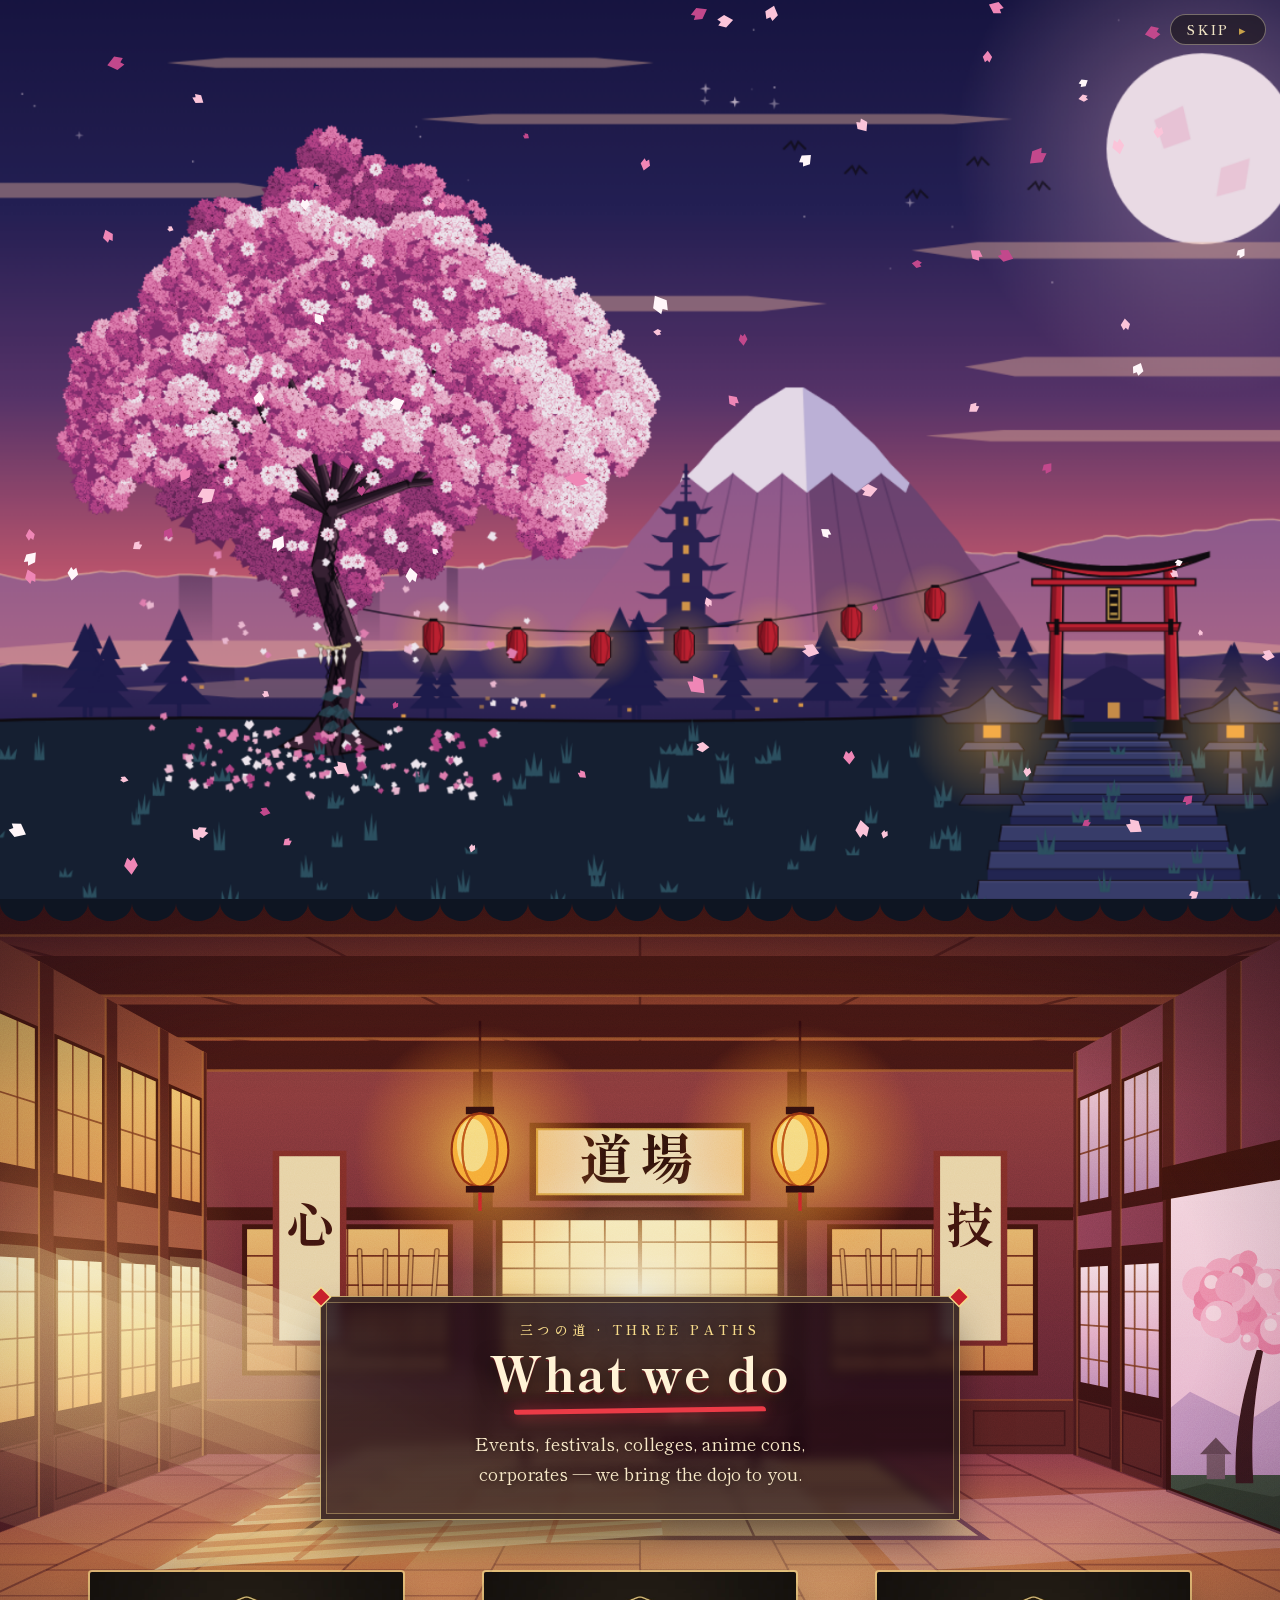
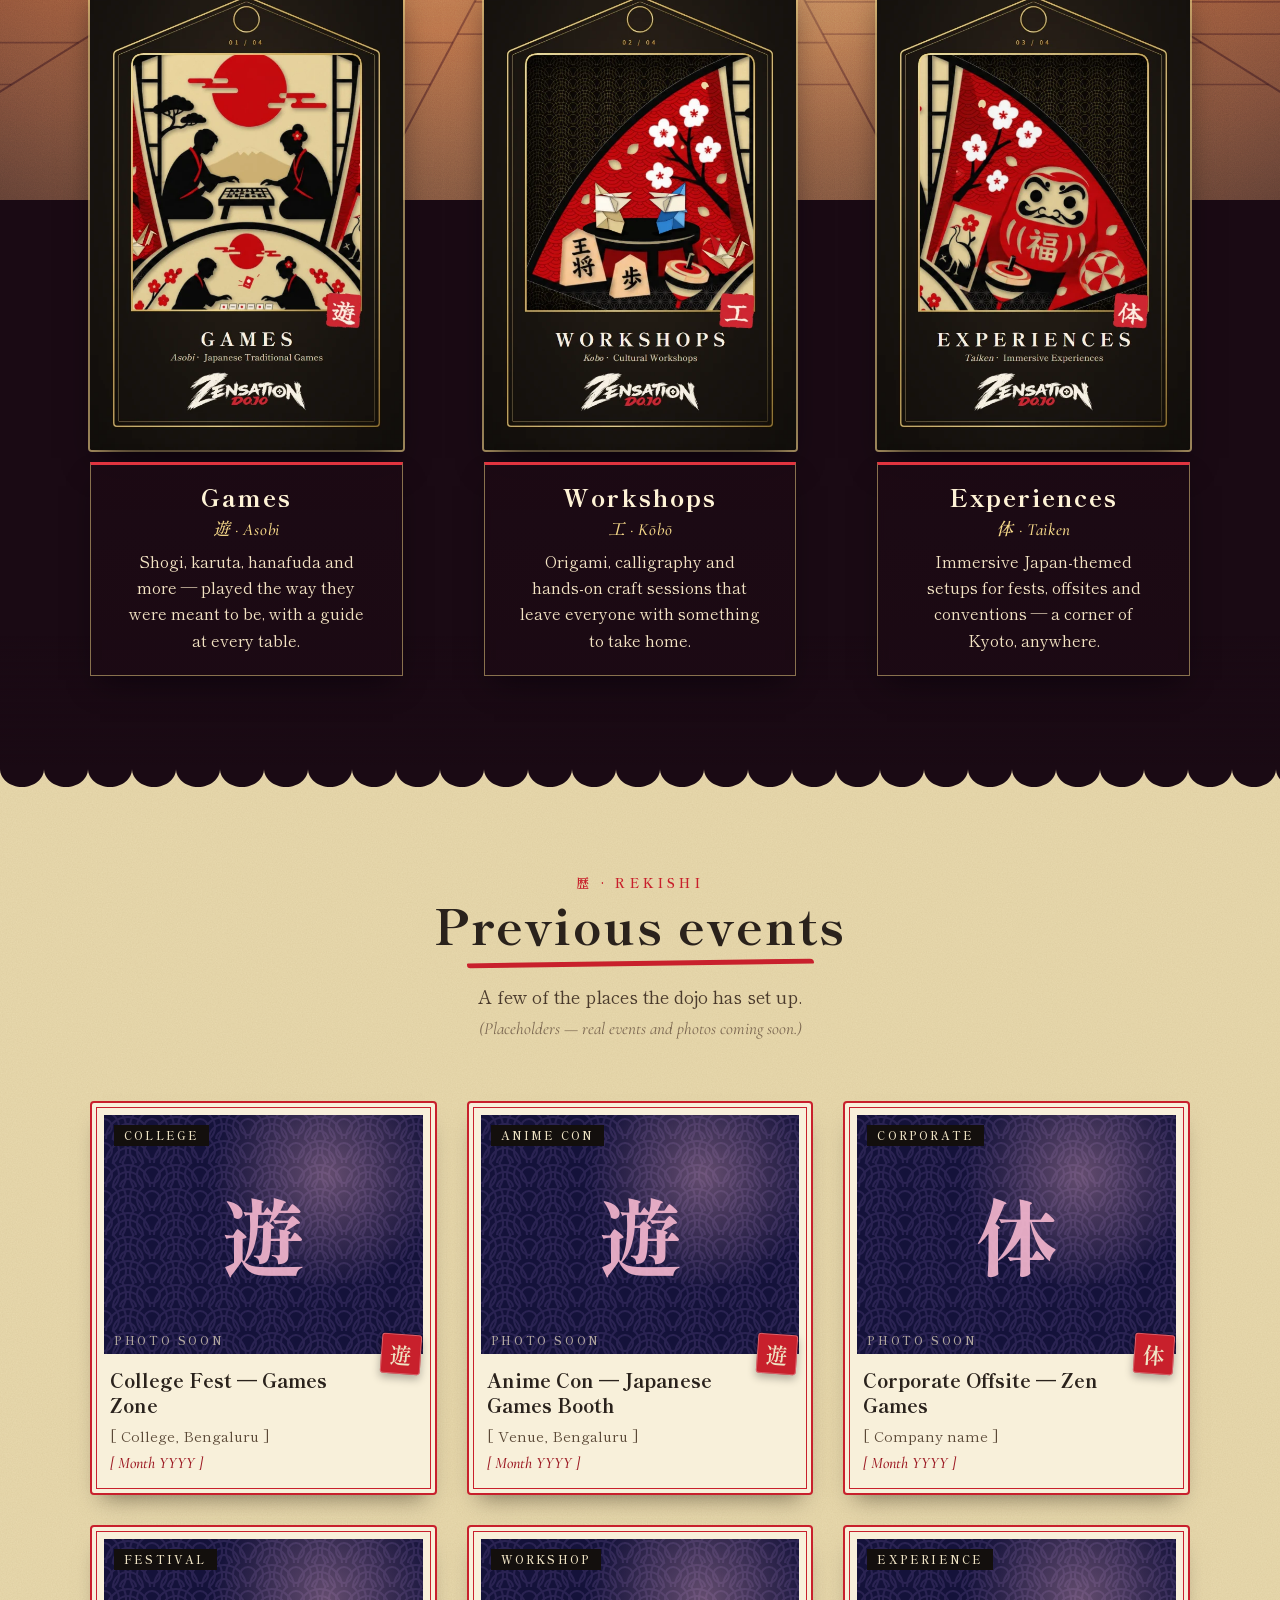
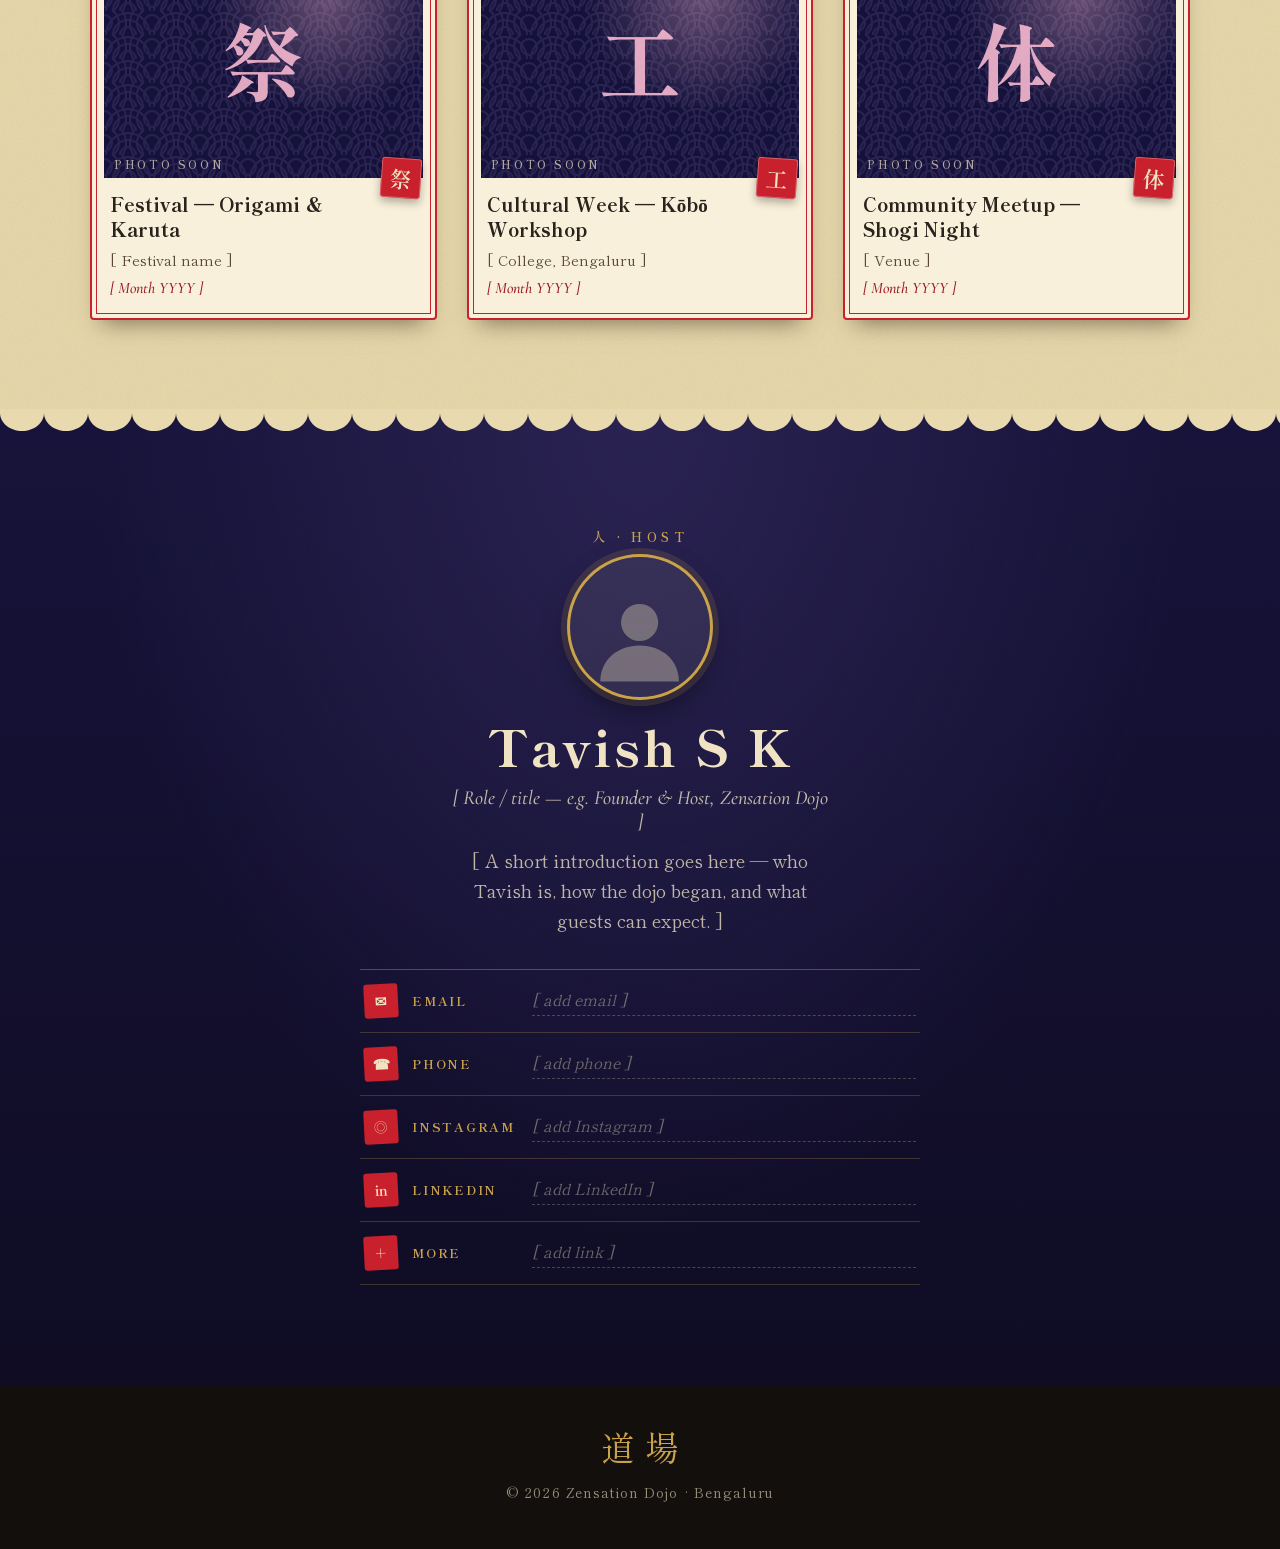
==== website/index.html @ aba57d7e "first commit" ====
<!doctype html>
<html lang="en">
<head>
<meta charset="utf-8">
<meta name="viewport" content="width=device-width,initial-scale=1,viewport-fit=cover">
<title>Zensation Dojo — Where every game reveals a piece of Japan</title>
<meta name="description" content="Zensation Dojo brings traditional Japanese games, workshops and immersive experiences to colleges, festivals, anime cons and corporates in Bengaluru.">
<meta name="theme-color" content="#14123a">
<link rel="preconnect" href="https://fonts.googleapis.com">
<link rel="preconnect" href="https://fonts.gstatic.com" crossorigin>
<link href="https://fonts.googleapis.com/css2?family=Cormorant+Garamond:ital,wght@0,500;0,700;1,500&family=Shippori+Mincho:wght@400;600;800&display=swap" rel="stylesheet">
<link rel="stylesheet" href="css/style.css">
<noscript><style>.reveal{opacity:1!important;transform:none!important}.skip{display:none!important}body.intro-on{overflow:auto}.scroll,.hero__content,.hero__scrim,.hero__down{opacity:1!important;pointer-events:auto!important;transform:none!important}.stage-loading{display:none}</style></noscript>
</head>
<body class="intro-on">

<button id="skip" class="skip" type="button" aria-label="Skip intro">Skip <b>▸</b></button>

<!-- ═════════ SCROLL MENU ═════════ -->
<nav class="scroll" id="scroll" aria-label="Main menu">
  <span class="roller roller--top" aria-hidden="true"></span>
  <div class="sheet">
    <button class="scroll__toggle" id="scrollToggle" type="button" aria-expanded="false" aria-controls="scrollList">
      <span class="scroll__label">MENU</span><span class="scroll__jp" aria-hidden="true">目次</span>
    </button>
    <div class="scroll__list" id="scrollList">
      <div class="scroll__clip">
        <ul>
          <li><a href="#home"><i>家</i><span>Home<em>Ie</em></span></a></li>
          <li><a href="#games"><i>遊</i><span>Games<em>Asobi</em></span></a></li>
          <li><a href="#workshops"><i>工</i><span>Workshops<em>Kōbō</em></span></a></li>
          <li><a href="#experiences"><i>体</i><span>Experiences<em>Taiken</em></span></a></li>
          <li class="is-key"><a href="#events"><i>歴</i><span>Previous Events<em>Rekishi</em></span></a></li>
        </ul>
        <div class="scroll__foot">
          <span class="orn" aria-hidden="true">✿</span>
          <a class="scroll__contact" href="#profile" aria-label="Contact — Tavish S K" title="Contact">
            <svg viewBox="0 0 24 24" width="26" height="26" aria-hidden="true"><circle cx="12" cy="8" r="4" fill="currentColor"/><path d="M4 21c0-4.2 3.6-7 8-7s8 2.8 8 7z" fill="currentColor"/></svg>
          </a>
          <span class="hanko-mini" aria-hidden="true">道場</span>
        </div>
      </div>
    </div>
  </div>
  <span class="roller roller--bottom" aria-hidden="true"></span>
  <span class="tassel" aria-hidden="true"><i class="cord"></i><i class="bead"></i><i class="fringe"></i></span>
</nav>

<main>

<!-- ═════════ HOME: the film's final scene stays as the backdrop ═════════ -->
<section class="hero" id="home">
  <div class="hero__stage" id="stage" aria-hidden="true"><div class="stage-loading"><span>道場</span></div></div>
  <h1 class="sr-only">Zensation Dojo 道場 — where every game reveals a piece of Japan</h1>
  <div class="hero__scrim" aria-hidden="true"></div>
  <div class="hero__content">
    <p class="hero__tag">Where every game reveals a piece of&nbsp;Japan.</p>
    <div class="hero__cta">
      <a class="btn btn--red" id="bookBtn" href="https://wa.me/919880092314?text=Hi%20Zensation%20Dojo%2C%20I%27d%20like%20to%20book%20an%20event." target="_blank" rel="noopener">Book Us <span aria-hidden="true">予約</span></a>
      <a class="btn btn--ghost" href="#events">Previous Events</a>
    </div>
  </div>
  <a class="hero__down" href="#games" aria-label="Scroll down"><span></span></a>
</section>

<!-- ═════════ WHAT WE DO ═════════ -->
<section class="paper dojo" id="what">
  <!-- the dojo interior: a locked camera frame that stays put while the cards scroll over it -->
  <div class="dojo__stage" aria-hidden="true">
    <div class="dojo__cam">
      <div class="dojo__world" id="dojoWorld"></div>
      <div class="dojo__bloom"></div>
      <div class="dojo__grade"></div>
      <div class="dojo__scrim"></div>
      <div class="dojo__vig"></div>
      <div class="dojo__grain"></div>
    </div>
  </div>
  <header class="sec-head">
    <p class="kicker">三つの道 · Three paths</p>
    <h2>What we do</h2>
    <p class="lede">Events, festivals, colleges, anime cons, corporates — we bring the dojo to you.</p>
  </header>
  <div class="cards">
    <article class="card reveal" id="games">
      <img src="assets/card-01-games.webp" alt="Games — Asobi, Japanese traditional games" width="600" height="918" loading="lazy">
      <div class="card__body">
        <h3>Games <small>遊 · Asobi</small></h3>
        <p>Shogi, karuta, hanafuda and more — played the way they were meant to be, with a guide at every table.</p>
      </div>
    </article>
    <article class="card reveal" id="workshops">
      <img src="assets/card-02-workshops.webp" alt="Workshops — Kōbō, cultural workshops" width="600" height="918" loading="lazy">
      <div class="card__body">
        <h3>Workshops <small>工 · Kōbō</small></h3>
        <p>Origami, calligraphy and hands-on craft sessions that leave everyone with something to take home.</p>
      </div>
    </article>
    <article class="card reveal" id="experiences">
      <img src="assets/card-03-experiences.webp" alt="Experiences — Taiken, immersive experiences" width="600" height="918" loading="lazy">
      <div class="card__body">
        <h3>Experiences <small>体 · Taiken</small></h3>
        <p>Immersive Japan-themed setups for fests, offsites and conventions — a corner of Kyoto, anywhere.</p>
      </div>
    </article>
  </div>
</section>

<!-- ═════════ PREVIOUS EVENTS ═════════ -->
<section class="paper paper--deep" id="events">
  <header class="sec-head">
    <p class="kicker">歴 · Rekishi</p>
    <h2>Previous events</h2>
    <p class="lede">A few of the places the dojo has set up. <em>(Placeholders — real events and photos coming soon.)</em></p>
  </header>
  <div class="events" id="eventList"></div>
</section>

<!-- ═════════ PROFILE / CONTACT ═════════ -->
<section class="profile" id="profile">
  <div class="profile__inner reveal">
    <p class="kicker kicker--light">人 · Host</p>
    <div class="avatar" aria-label="Profile photo placeholder">
      <svg viewBox="0 0 100 100" aria-hidden="true"><circle cx="50" cy="38" r="17" fill="currentColor"/><path d="M14 92c0-20 16-33 36-33s36 13 36 33z" fill="currentColor"/></svg>
    </div>
    <h2>Tavish S K</h2>
    <p class="role">[ Role / title — e.g. Founder &amp; Host, Zensation Dojo ]</p>
    <p class="bio">[ A short introduction goes here — who Tavish is, how the dojo began, and what guests can expect. ]</p>
    <ul class="links">
      <li><span class="ico">✉</span><b>Email</b><span class="val is-empty">[ add email ]</span></li>
      <li><span class="ico">☎</span><b>Phone</b><span class="val is-empty">[ add phone ]</span></li>
      <li><span class="ico">◎</span><b>Instagram</b><span class="val is-empty">[ add Instagram ]</span></li>
      <li><span class="ico">in</span><b>LinkedIn</b><span class="val is-empty">[ add LinkedIn ]</span></li>
      <li><span class="ico">＋</span><b>More</b><span class="val is-empty">[ add link ]</span></li>
    </ul>
  </div>
</section>

</main>

<footer class="foot">
  <div class="foot__mark">道場</div>
  <p>© <span id="yr">2026</span> Zensation Dojo · Bengaluru</p>
</footer>

<script src="vendor/gsap.min.js"></script>
<script src="js/intro.js"></script>
<script src="data/events.js"></script>
<script src="js/site.js"></script>
<script src="js/dojo.js"></script>
</body>
</html>
---- website/css/style.css ----
/* ZENSATION DOJO — vintage Japanese: washi paper, sumi ink, vermilion, gold */
:root{
  --ink:#130f0d; --sumi:#2a221c; --night:#14123a; --hero-end:#17133a;
  --washi:#f1e6c8; --washi-2:#e8d9ae; --washi-3:#f8f0da;
  --red:#c8202c; --red-deep:#9c1822; --gold:#c9a24a; --cream:#efe3c4; --pink:#f6b8cf;
  --serif:'Shippori Mincho','Yu Mincho','Hiragino Mincho ProN','Noto Serif JP',serif;
  --italic:'Cormorant Garamond','Shippori Mincho',Georgia,serif;
  --seal-shadow:0 0 0 2px rgba(201,162,74,.9),0 6px 14px rgba(0,0,0,.35);
}
*{box-sizing:border-box}
html{scroll-behavior:smooth;-webkit-text-size-adjust:100%}
body{margin:0;background:var(--ink);color:var(--sumi);font-family:var(--serif);font-size:17px;line-height:1.65;overflow-x:hidden}
body.intro-on{overflow:hidden}
img{max-width:100%;display:block}
a{color:inherit}
:focus-visible{outline:2px solid var(--gold);outline-offset:3px}
h1,h2,h3{margin:0;font-weight:800;line-height:1.15}

/* ───────── intro film (lives inside the hero and stays as its backdrop) ───────── */
.sr-only{position:absolute;width:1px;height:1px;margin:-1px;padding:0;overflow:hidden;clip:rect(0 0 0 0);white-space:nowrap;border:0}
.stage-loading{position:absolute;inset:0;z-index:30;display:grid;place-items:center;background:var(--ink);color:var(--cream);font-size:44px;letter-spacing:.3em;animation:pulse 1.4s ease-in-out infinite}
.stage-loading span{writing-mode:vertical-rl;text-orientation:upright;padding-left:.3em}
@keyframes pulse{50%{opacity:.45}}
.skip{display:none;position:fixed;z-index:100;right:14px;top:calc(14px + env(safe-area-inset-top));background:rgba(19,15,13,.55);color:var(--cream);border:1px solid rgba(239,227,196,.4);border-radius:999px;padding:8px 16px;font:600 13px/1 var(--serif);letter-spacing:.2em;text-transform:uppercase;cursor:pointer;backdrop-filter:blur(4px)}
.skip b{font-weight:400;margin-left:4px;color:var(--gold)}
.skip:hover{background:rgba(200,32,44,.75)}
body.intro-on .skip{display:block}

/* ───────── SCROLL MENU (hanging scroll, unrolls on tap) ───────── */
.scroll{position:fixed;z-index:70;left:12px;top:calc(12px + env(safe-area-inset-top));width:164px;transition:width .65s cubic-bezier(.22,.8,.2,1),opacity .6s ease;filter:drop-shadow(0 10px 16px rgba(0,0,0,.5))}
.scroll.open{width:min(88vw,312px)}
body.intro-on .scroll{opacity:0;pointer-events:none}
/* rollers: lacquered wood with grain, gold end caps */
.roller{display:block;position:relative;height:20px;border-radius:10px;z-index:2;
  background:
    linear-gradient(180deg,rgba(255,226,170,.55) 0,rgba(255,226,170,0) 28%,rgba(0,0,0,0) 56%,rgba(0,0,0,.5) 100%),
    repeating-linear-gradient(90deg,rgba(0,0,0,0) 0 7px,rgba(0,0,0,.16) 7px 8px,rgba(255,220,160,.07) 8px 14px,rgba(0,0,0,.1) 14px 15px),
    linear-gradient(180deg,#8d5f35,#4a2c16 55%,#2b190d);
  box-shadow:inset 0 1px 0 rgba(255,225,170,.4),0 2px 0 rgba(0,0,0,.35)}
.roller::before,.roller::after{content:'';position:absolute;top:-4px;width:14px;height:28px;border-radius:6px;
  background:radial-gradient(circle,#3b2a0c 0 1.8px,transparent 2.4px) 50% 50%/100% 100% no-repeat,linear-gradient(90deg,#7a5a1c,#f4d77f 38%,#a27d28 68%,#6b4c14);
  box-shadow:inset 0 0 0 1.5px rgba(70,45,10,.55),0 2px 3px rgba(0,0,0,.5)}
.roller::before{left:-6px}.roller::after{right:-6px}
.roller--top{margin-bottom:-6px}.roller--bottom{margin-top:-6px}
/* parchment: fibres, grain, foxing, darkened edges, double ink frame with red corner studs */
.sheet{position:relative;margin:0 8px;z-index:1;
  background:
    radial-gradient(circle at 17% 24%,rgba(150,90,30,.17) 0 8px,transparent 10px),
    radial-gradient(circle at 84% 62%,rgba(150,90,30,.15) 0 11px,transparent 13px),
    radial-gradient(circle at 34% 90%,rgba(150,90,30,.13) 0 6px,transparent 8px),
    radial-gradient(circle at 70% 10%,rgba(150,90,30,.1) 0 5px,transparent 7px),
    radial-gradient(ellipse at 50% 0,rgba(255,250,225,.6),transparent 62%),
    linear-gradient(90deg,rgba(110,70,25,.4) 0,rgba(110,70,25,0) 11%,rgba(110,70,25,0) 89%,rgba(110,70,25,.4) 100%),
    url("data:image/svg+xml;utf8,<svg xmlns='http://www.w3.org/2000/svg' width='300' height='300'><filter id='f'><feTurbulence type='fractalNoise' baseFrequency='.012 .5' numOctaves='3'/><feColorMatrix values='0 0 0 0 .4  0 0 0 0 .26  0 0 0 0 .1  0 0 0 .28 0'/></filter><rect width='300' height='300' filter='url(%23f)'/></svg>"),
    url("data:image/svg+xml;utf8,<svg xmlns='http://www.w3.org/2000/svg' width='220' height='220'><filter id='n'><feTurbulence type='fractalNoise' baseFrequency='.9' numOctaves='2' stitchTiles='stitch'/><feColorMatrix values='0 0 0 0 .45  0 0 0 0 .3  0 0 0 0 .1  0 0 0 .22 0'/></filter><rect width='220' height='220' filter='url(%23n)'/></svg>"),
    linear-gradient(180deg,#eadcb2,#dcc794 55%,#e6d5a8);
  box-shadow:inset 0 9px 11px -6px rgba(70,40,10,.5),inset 0 -9px 11px -6px rgba(70,40,10,.5)}
.sheet::before{content:'';position:absolute;inset:9px 9px;border:1.5px solid rgba(70,35,10,.55);outline:1px solid rgba(70,35,10,.28);outline-offset:3px;pointer-events:none;
  background:
    radial-gradient(circle,#b3202c 0 2.6px,transparent 3.3px) -5px -5px/10px 10px no-repeat,
    radial-gradient(circle,#b3202c 0 2.6px,transparent 3.3px) right -5px top -5px/10px 10px no-repeat,
    radial-gradient(circle,#b3202c 0 2.6px,transparent 3.3px) -5px bottom -5px/10px 10px no-repeat,
    radial-gradient(circle,#b3202c 0 2.6px,transparent 3.3px) right -5px bottom -5px/10px 10px no-repeat}
.scroll__toggle{position:relative;display:flex;align-items:center;justify-content:space-between;width:100%;min-height:48px;padding:14px 20px 12px;background:none;border:0;cursor:pointer;color:var(--sumi);font-family:var(--serif);-webkit-tap-highlight-color:transparent}
.scroll__label{font-weight:800;font-size:15px;letter-spacing:.24em;white-space:nowrap}
.scroll__jp{font-weight:600;font-size:14px;color:var(--red-deep);letter-spacing:.06em;position:relative;white-space:nowrap}
.scroll__jp::after{content:'▾';margin-left:6px;display:inline-block;transition:transform .5s;font-size:11px;color:var(--sumi)}
.scroll.open .scroll__jp::after{transform:rotate(180deg)}
.scroll__list{display:grid;grid-template-rows:0fr;transition:grid-template-rows .85s cubic-bezier(.22,.8,.2,1)}
.scroll.open .scroll__list{grid-template-rows:1fr}
.scroll__clip{overflow:hidden;min-height:0}
.scroll ul{list-style:none;margin:0;padding:0 18px}
.scroll li a{position:relative;display:flex;align-items:center;gap:12px;min-height:52px;padding:8px 6px;text-decoration:none;border-top:1px dashed rgba(70,40,10,.35);opacity:0;transform:translateY(-10px);
  transition:opacity .45s,transform .45s,background-size .35s;background:url("data:image/svg+xml;utf8,<svg xmlns='http://www.w3.org/2000/svg' viewBox='0 0 200 12' preserveAspectRatio='none'><path d='M2 7 C30 2 60 11 100 6 S170 3 198 7' stroke='%23c8202c' stroke-width='4.5' fill='none' stroke-linecap='round' opacity='.7'/></svg>") left bottom 2px/0% 7px no-repeat;-webkit-tap-highlight-color:transparent}
.scroll.open li a{opacity:1;transform:none}
.scroll.open li:nth-child(1) a{transition-delay:.2s,.2s,0s}.scroll.open li:nth-child(2) a{transition-delay:.28s,.28s,0s}
.scroll.open li:nth-child(3) a{transition-delay:.36s,.36s,0s}.scroll.open li:nth-child(4) a{transition-delay:.44s,.44s,0s}
.scroll.open li:nth-child(5) a{transition-delay:.52s,.52s,0s}
.scroll li a:hover,.scroll li a:focus-visible,.scroll li a[aria-current="true"]{background-size:100% 7px}
.scroll li i{flex:none;display:grid;place-items:center;width:36px;height:36px;background:var(--red);color:var(--cream);font:normal 600 20px/1 var(--serif);border-radius:3px;transform:rotate(-3deg);box-shadow:inset 0 0 0 1px rgba(255,255,255,.28),0 2px 3px rgba(60,20,10,.35);transition:transform .25s}
.scroll li a:hover i,.scroll li a:focus-visible i{transform:rotate(2deg) scale(1.06)}
.scroll li a[aria-current="true"] i{box-shadow:0 0 0 2px var(--gold),inset 0 0 0 1px rgba(255,255,255,.3)}
.scroll li span{font-weight:800;font-size:17px;line-height:1.1;color:var(--sumi)}
.scroll li em{display:block;font:italic 500 14px/1.2 var(--italic);color:#6b4a2a;margin-top:2px}
.scroll li.is-key span,.scroll li a[aria-current="true"] span{color:var(--red-deep)}
.scroll a:focus-visible,.scroll button:focus-visible{outline:2px solid #4a0d14;outline-offset:2px;border-radius:3px}
.scroll__foot{display:grid;grid-template-columns:1fr auto 1fr;align-items:center;gap:8px;padding:6px 22px 20px}
.scroll__contact{display:grid;place-items:center;width:56px;height:56px;border-radius:50%;background:var(--red);color:var(--cream);box-shadow:var(--seal-shadow);text-decoration:none;opacity:0;transform:scale(.6);transition:opacity .4s .6s,transform .5s .6s cubic-bezier(.3,1.5,.5,1),filter .2s;position:relative;-webkit-tap-highlight-color:transparent}
.scroll.open .scroll__contact{opacity:1;transform:none}
.scroll__contact[aria-current="true"]{box-shadow:0 0 0 3px #f4d77f,0 6px 14px rgba(0,0,0,.35)}
.scroll__contact::after{content:'';position:absolute;inset:-7px;border-radius:50%;border:1px solid var(--red);opacity:0;animation:ring 2.4s ease-out infinite}
@keyframes ring{0%{transform:scale(.85);opacity:.7}100%{transform:scale(1.25);opacity:0}}
.scroll__contact:hover{filter:brightness(1.12)}
.orn{justify-self:start;font-size:22px;line-height:1;color:rgba(160,30,44,.65)}
.hanko-mini{justify-self:end;display:grid;place-items:center;width:26px;height:44px;background:var(--red);color:var(--cream);font:600 14px/1.05 var(--serif);writing-mode:vertical-rl;text-orientation:upright;letter-spacing:.04em;border-radius:2px;transform:rotate(3deg);box-shadow:inset 0 0 0 1px rgba(255,255,255,.28)}
/* the tassel hanging from the bottom roller */
.tassel{position:absolute;left:50%;top:100%;width:0;height:0;margin-top:2px;transform-origin:50% 0;animation:sway 4.6s ease-in-out infinite alternate;pointer-events:none}
.tassel i{position:absolute;display:block}
.tassel .cord{left:-1.5px;top:-4px;width:3px;height:24px;background:linear-gradient(var(--red),var(--red-deep));border-radius:2px}
.tassel .bead{left:-5.5px;top:18px;width:11px;height:11px;border-radius:50%;background:radial-gradient(circle at 35% 30%,#fff3c0,#c9a24a 55%,#7a5a1c);box-shadow:0 1px 2px rgba(0,0,0,.5)}
.tassel .fringe{left:-9px;top:27px;width:18px;height:34px;background:repeating-linear-gradient(90deg,var(--red) 0 2px,var(--red-deep) 2px 3px,#e24a55 3px 4px);clip-path:polygon(22% 0,78% 0,100% 100%,0 100%);border-radius:0 0 3px 3px}
@keyframes sway{from{transform:rotate(-5deg)}to{transform:rotate(5deg)}}

/* ───────── hero ───────── */
.hero{position:relative;height:100svh;min-height:560px;overflow:hidden;background:#0e1522;color:var(--cream);text-align:center}
.hero__stage{position:absolute;inset:0;overflow:hidden;background:#14123a}
.hero__scrim{position:absolute;left:0;right:0;bottom:0;height:44%;z-index:2;pointer-events:none;background:linear-gradient(180deg,rgba(14,12,34,0) 0,rgba(14,12,34,.55) 62%,rgba(14,12,34,.82));transition:opacity 1s ease .2s}
.hero__content{position:absolute;left:0;right:0;bottom:clamp(22px,5.5svh,52px);z-index:3;display:flex;flex-direction:column;align-items:center;gap:clamp(12px,2.2svh,20px);padding:0 16px;transition:opacity 1s ease .25s,transform 1s cubic-bezier(.2,.8,.2,1) .25s}
body.intro-on .hero__content,body.intro-on .hero__scrim,body.intro-on .hero__down{opacity:0;transform:translateY(18px);pointer-events:none}
.hero__tag{position:relative;z-index:2;margin:0;font:italic 500 clamp(19px,3.2vw,28px)/1.35 var(--italic);letter-spacing:.04em;color:var(--cream);text-shadow:0 2px 12px rgba(0,0,0,.6);max-width:30ch}
.hero__cta{position:relative;z-index:2;display:flex;flex-wrap:wrap;justify-content:center;gap:12px}
.btn{display:inline-flex;align-items:center;gap:10px;padding:14px 26px;border-radius:2px;text-decoration:none;font:700 14px/1 var(--serif);letter-spacing:.2em;text-transform:uppercase;transition:transform .2s,background .2s,box-shadow .2s;border:2px solid var(--gold)}
.btn span{font-weight:600;letter-spacing:.1em;opacity:.8}
.btn--red{background:var(--red);color:var(--cream);box-shadow:0 6px 18px rgba(200,32,44,.4)}
.btn--red:hover{background:var(--red-deep);transform:translateY(-2px)}
.btn--ghost{background:rgba(19,15,13,.35);color:var(--cream);border-color:rgba(239,227,196,.5)}
.btn--ghost:hover{border-color:var(--gold);transform:translateY(-2px)}
.hero__down{display:none;position:absolute;z-index:2;left:50%;bottom:18px;width:26px;height:42px;margin-left:-13px;border:2px solid rgba(239,227,196,.5);border-radius:14px}
.hero__down span{position:absolute;left:50%;top:7px;width:4px;height:8px;margin-left:-2px;border-radius:2px;background:var(--gold);animation:nudge 1.8s ease-in-out infinite}
@keyframes nudge{0%{transform:translateY(0);opacity:1}70%{transform:translateY(14px);opacity:0}100%{opacity:0}}

/* ───────── paper sections ───────── */
.paper{position:relative;padding:clamp(76px,10vw,110px) 18px clamp(60px,8vw,90px);background:
  url("data:image/svg+xml;utf8,<svg xmlns='http://www.w3.org/2000/svg' width='300' height='300'><filter id='n'><feTurbulence type='fractalNoise' baseFrequency='.8' numOctaves='3' stitchTiles='stitch'/><feColorMatrix values='0 0 0 0 .4  0 0 0 0 .28  0 0 0 0 .1  0 0 0 .12 0'/></filter><rect width='300' height='300' filter='url(%23n)'/></svg>"),
  var(--washi)}
.paper--deep{background:
  url("data:image/svg+xml;utf8,<svg xmlns='http://www.w3.org/2000/svg' width='300' height='300'><filter id='n'><feTurbulence type='fractalNoise' baseFrequency='.8' numOctaves='3' stitchTiles='stitch'/><feColorMatrix values='0 0 0 0 .4  0 0 0 0 .28  0 0 0 0 .1  0 0 0 .14 0'/></filter><rect width='300' height='300' filter='url(%23n)'/></svg>"),
  var(--washi-2)}
.paper::before{content:'';position:absolute;left:0;right:0;top:-1px;height:22px;background:url("data:image/svg+xml;utf8,<svg xmlns='http://www.w3.org/2000/svg' width='44' height='22'><path d='M0 0H44V4C44 14 34 22 22 22C10 22 0 14 0 4Z' fill='%230e1522'/></svg>") repeat-x}
.paper--deep::before{background-image:url("data:image/svg+xml;utf8,<svg xmlns='http://www.w3.org/2000/svg' width='44' height='22'><path d='M0 0H44V4C44 14 34 22 22 22C10 22 0 14 0 4Z' fill='%231a0a14'/></svg>")}
.sec-head{text-align:center;max-width:620px;margin:0 auto clamp(30px,5vw,52px)}
.kicker{margin:0 0 8px;font:600 13px/1 var(--serif);letter-spacing:.34em;text-transform:uppercase;color:var(--red)}
.kicker--light{color:var(--gold)}
.sec-head h2{font-size:clamp(32px,6vw,48px);letter-spacing:.04em;position:relative;display:inline-block;padding-bottom:14px}
.sec-head h2::after{content:'';position:absolute;left:8%;right:8%;bottom:0;height:5px;background:var(--red);border-radius:3px 12px 3px 10px;transform:rotate(-.8deg)}
.lede{margin:16px auto 0;max-width:38ch;color:#4a3a2c}
.lede em{font-family:var(--italic);font-size:.95em;color:#7a6650}

/* cards (services) */
.cards{display:grid;grid-template-columns:1fr;gap:34px;justify-items:center;max-width:1100px;margin:0 auto}
.card{width:min(100%,330px);text-align:center;transition:transform .35s cubic-bezier(.2,.8,.2,1)}
.card img{width:100%;height:auto;border-radius:14px;box-shadow:0 18px 30px -12px rgba(20,12,4,.55),0 0 0 1px rgba(201,162,74,.45)}
.card:hover{transform:translateY(-8px) rotate(-.6deg)}
.card h3{margin-top:18px;font-size:24px;letter-spacing:.08em}
.card h3 small{display:block;margin-top:4px;font:italic 500 17px var(--italic);color:var(--red-deep);letter-spacing:.04em}
.card p{margin:8px auto 0;max-width:30ch;font-size:15.5px;color:#4a3a2c}

/* ───────── WHAT WE DO — the dojo interior ─────────
   Colour script: amber key light (#ffd27a) against plum shadow (#2a1530), sakura pink as the one cool accent.
   Grade stack, bottom → top: world · bloom (screen) · plum/amber grade (soft-light) · legibility scrim · vignette · grain. */
.dojo{--gold-hi:#f6d98a;--cream-hi:#fff3d6;--plum:#1a0a14;min-height:100svh;background:var(--plum);color:var(--cream-hi);isolation:isolate}
.dojo::before{z-index:4}
.dojo::after{content:'';position:absolute;left:0;right:0;bottom:0;height:130px;z-index:3;pointer-events:none;background:linear-gradient(180deg,rgba(26,10,20,0),var(--plum))}
.dojo{padding-top:clamp(300px,44svh,460px)}      /* wide establishing shot first — the dojo is uncovered until the heading scrolls in */
.dojo > .sec-head,.dojo > .cards{position:relative;z-index:5}
.dojo .cards{gap:clamp(70px,9svh,96px)}
.dojo__stage{position:absolute;inset:0;z-index:0;clip-path:inset(0)}
.dojo__cam{position:sticky;top:0;height:100svh;min-height:560px;overflow:hidden;background:var(--plum)}
.dojo__world,.dojo__bloom,.dojo__grade,.dojo__scrim,.dojo__vig,.dojo__grain{position:absolute;inset:0}
.dojo__world{transform-origin:50% 43.5%;will-change:transform}
.dojo__world svg{display:block;width:100%;height:100%}
.dojo__bloom{pointer-events:none;mix-blend-mode:screen;opacity:.9;
  background:
    radial-gradient(ellipse 28% 24% at 50% 46%,rgba(255,214,130,.55),transparent 70%),
    radial-gradient(ellipse 22% 40% at 4% 42%,rgba(255,170,80,.4),transparent 70%),
    radial-gradient(ellipse 30% 22% at 62% 78%,rgba(255,196,110,.28),transparent 70%)}
.dojo__grade{pointer-events:none;mix-blend-mode:soft-light;background:linear-gradient(180deg,rgba(255,176,84,.6) 0,rgba(244,128,108,.34) 48%,rgba(128,56,150,.32) 100%)}
.dojo__scrim{pointer-events:none;background:linear-gradient(180deg,rgba(26,10,20,.34) 0,rgba(26,10,20,.04) 22%,rgba(26,10,20,.06) 60%,rgba(26,10,20,.34) 100%)}
.dojo__vig{pointer-events:none;background:radial-gradient(ellipse 85% 75% at 50% 45%,transparent 52%,rgba(18,6,22,.55) 100%)}
.dojo__grain{pointer-events:none;mix-blend-mode:overlay;opacity:.16;background:url("data:image/svg+xml;utf8,<svg xmlns='http://www.w3.org/2000/svg' width='220' height='220'><filter id='g'><feTurbulence type='fractalNoise' baseFrequency='.85' numOctaves='2' stitchTiles='stitch'/><feColorMatrix values='0 0 0 0 1  0 0 0 0 1  0 0 0 0 1  0 0 0 .9 0'/></filter><rect width='220' height='220' filter='url(%23g)'/></svg>")}

/* motion — transform and opacity only; everything pauses when the section is off screen */
.dojo__world *{animation-play-state:paused}
.dojo.is-live .dojo__world *{animation-play-state:running}
.dojo .sun{opacity:0;transition:opacity 1.6s ease-out}
.dojo.is-lit .sun{opacity:1}
.dojo .beam{animation:beam 8s ease-in-out infinite alternate}
@keyframes beam{from{opacity:.55}to{opacity:1}}
.dojo .lamp{animation:flicker 3.1s steps(1,end) infinite}
@keyframes flicker{0%{opacity:1}18%{opacity:.86}27%{opacity:.97}46%{opacity:.82}58%{opacity:1}79%{opacity:.9}100%{opacity:1}}
.dojo .lantern{animation:lsway 5.2s ease-in-out infinite alternate}
@keyframes lsway{from{transform:rotate(-1.4deg)}to{transform:rotate(1.4deg)}}
.dojo .mote{animation:mote 12s linear infinite;opacity:0}
@keyframes mote{0%{transform:translate(0,0);opacity:0}15%{opacity:.9}80%{opacity:.6}100%{transform:translate(var(--dx),var(--dy));opacity:0}}
.dojo .petal{animation:petal 20s linear infinite;transform:translate(var(--sx),-40px);opacity:0}
.dojo .petal--near{transform-box:fill-box}
@keyframes petal{
  0%{transform:translate(var(--sx),-40px) rotate(0);opacity:0}
  8%{opacity:.95}
  90%{opacity:.9}
  100%{transform:translate(calc(var(--sx) + var(--dx)),1120px) rotate(var(--r));opacity:0}}

/* type on a dark lacquer plaque — always on a solid, high-contrast surface */
.dojo .sec-head{max-width:640px;padding:26px 26px 30px;
  background:linear-gradient(180deg,rgba(28,10,20,.84),rgba(28,10,20,.7));
  border:1px solid rgba(246,217,138,.7);
  box-shadow:inset 0 0 0 5px rgba(28,10,20,.65),inset 0 0 0 6px rgba(246,217,138,.38),0 22px 44px -10px rgba(8,2,10,.65);
  backdrop-filter:blur(6px);-webkit-backdrop-filter:blur(6px)}
.dojo .sec-head::before,.dojo .sec-head::after{content:'';position:absolute;top:-6px;width:12px;height:12px;background:var(--red);transform:rotate(45deg);box-shadow:0 0 0 1.5px var(--gold-hi)}
.dojo .sec-head::before{left:-6px}.dojo .sec-head::after{right:-6px}
.dojo .kicker{color:var(--gold-hi);text-shadow:0 1px 8px rgba(0,0,0,.6)}
.dojo .sec-head h2{color:var(--cream-hi);text-shadow:0 2px 0 rgba(120,20,30,.6),0 4px 18px rgba(0,0,0,.65)}
.dojo .sec-head h2::after{background:#ec3b47;box-shadow:0 0 14px rgba(236,59,71,.65)}
.dojo .lede{color:#f8e8c8;text-shadow:0 1px 6px rgba(0,0,0,.55)}
.dojo .card img{border-radius:2px;box-shadow:0 20px 34px -12px rgba(8,2,10,.8),0 0 0 2px rgba(246,217,138,.7)}
.dojo .card__body{margin-top:12px;padding:18px 18px 22px;
  background:linear-gradient(180deg,rgba(28,10,20,.92),rgba(28,10,20,.84));
  border:1px solid rgba(246,217,138,.5);border-top:3px solid #e0343f;
  box-shadow:0 14px 28px -10px rgba(8,2,10,.7);backdrop-filter:blur(5px);-webkit-backdrop-filter:blur(5px)}
.dojo .card h3{margin-top:0;color:var(--cream-hi)}
.dojo .card h3 small{color:var(--gold-hi)}
.dojo .card p{color:#f4e4c4;font-size:16px}

/* events */
.events{display:flex;gap:18px;overflow-x:auto;scroll-snap-type:x mandatory;padding:6px 18px 26px;margin:0 -18px;-webkit-overflow-scrolling:touch}
.event{flex:0 0 min(78vw,300px);scroll-snap-align:center;position:relative;background:var(--washi-3);border:2px solid var(--red);outline:1px solid var(--red);outline-offset:-7px;border-radius:4px;box-shadow:0 14px 22px -12px rgba(20,12,4,.5)}
.event__img{position:relative;aspect-ratio:4/3;margin:12px 12px 0;overflow:hidden;background:var(--night)}
.event__img img{width:100%;height:100%;object-fit:cover}
.event__ph{position:absolute;inset:0;display:grid;place-items:center;color:rgba(246,184,207,.9);font-size:84px;font-weight:800;
  background:radial-gradient(circle at 70% 25%,rgba(246,184,207,.35),transparent 40%),
  url("data:image/svg+xml;utf8,<svg xmlns='http://www.w3.org/2000/svg' width='48' height='24'><g fill='none' stroke='%232a2352' stroke-width='2'><circle cx='24' cy='24' r='22'/><circle cx='24' cy='24' r='15'/><circle cx='24' cy='24' r='8'/><circle cx='0' cy='12' r='22'/><circle cx='0' cy='12' r='15'/><circle cx='0' cy='12' r='8'/><circle cx='48' cy='12' r='22'/><circle cx='48' cy='12' r='15'/><circle cx='48' cy='12' r='8'/></g></svg>"),
  var(--night)}
.event__ph small{position:absolute;left:10px;bottom:8px;font:600 11px/1 var(--serif);letter-spacing:.24em;text-transform:uppercase;color:rgba(239,227,196,.7)}
.event__tag{position:absolute;left:10px;top:10px;padding:5px 10px;background:var(--ink);color:var(--cream);font:600 11px/1 var(--serif);letter-spacing:.2em;text-transform:uppercase}
.event__body{padding:14px 18px 20px;position:relative}
.event__body h3{font-size:19px;line-height:1.3;padding-right:46px}
.event__body p{margin:6px 0 0;font-size:14.5px;color:#5a4836}
.event__body .when{font:italic 500 16px var(--italic);color:var(--red-deep)}
.event__seal{position:absolute;right:14px;top:-20px;display:grid;place-items:center;width:40px;height:40px;background:var(--red);color:var(--cream);font:600 22px/1 var(--serif);border-radius:3px;transform:rotate(4deg);box-shadow:inset 0 0 0 1px rgba(255,255,255,.3),0 4px 8px rgba(0,0,0,.3)}

/* profile */
.profile{position:relative;padding:clamp(80px,10vw,120px) 18px clamp(70px,9vw,100px);color:var(--cream);text-align:center;scroll-margin-top:0;
  background:radial-gradient(ellipse at 50% 0,#2a2352 0,transparent 60%),linear-gradient(180deg,var(--hero-end),#0f0c24)}
.profile::before{content:'';position:absolute;left:0;right:0;top:-1px;height:22px;background:url("data:image/svg+xml;utf8,<svg xmlns='http://www.w3.org/2000/svg' width='44' height='22'><path d='M0 0H44V4C44 14 34 22 22 22C10 22 0 14 0 4Z' fill='%23e8d9ae'/></svg>") repeat-x}
.profile__inner{max-width:560px;margin:0 auto}
.avatar{display:grid;place-items:center;width:140px;height:140px;margin:14px auto 20px;border-radius:50%;color:rgba(239,227,196,.35);background:rgba(239,227,196,.08);box-shadow:0 0 0 3px var(--gold),0 0 0 9px rgba(201,162,74,.15),0 14px 30px rgba(0,0,0,.4);overflow:hidden}
.avatar svg{width:78%;height:78%;margin-top:12%}
.avatar img{width:100%;height:100%;object-fit:cover}
.profile.flash .avatar{animation:flash 1.6s ease-out}
@keyframes flash{0%{box-shadow:0 0 0 3px var(--gold),0 0 0 9px rgba(201,162,74,.15),0 0 0 0 rgba(246,184,207,.9)}100%{box-shadow:0 0 0 3px var(--gold),0 0 0 9px rgba(201,162,74,.15),0 0 0 50px rgba(246,184,207,0)}}
.profile h2{font-size:clamp(34px,7vw,50px);letter-spacing:.06em}
.role,.bio{margin:12px auto 0;max-width:42ch;color:rgba(239,227,196,.78)}
.role{font:italic 500 20px var(--italic)}
.links{list-style:none;margin:34px 0 0;padding:0;text-align:left;border-top:1px solid rgba(201,162,74,.4)}
.links li{display:grid;grid-template-columns:40px 112px 1fr;align-items:center;gap:8px;padding:14px 4px;border-bottom:1px solid rgba(201,162,74,.25)}
.links .ico{display:grid;place-items:center;width:34px;height:34px;background:var(--red);color:var(--cream);font:700 14px/1 var(--serif);border-radius:3px;transform:rotate(-3deg)}
.links b{font-size:12.5px;letter-spacing:.14em;text-transform:uppercase;color:var(--gold)}
.links .val{font-size:15.5px;word-break:break-word}
.links .val.is-empty{color:rgba(239,227,196,.42);font-style:italic;border-bottom:1px dashed rgba(239,227,196,.25);padding-bottom:2px}

/* footer */
.foot{background:var(--ink);color:rgba(239,227,196,.6);text-align:center;padding:34px 18px 44px;font-size:14px;letter-spacing:.08em}
.foot__mark{font-size:34px;color:var(--gold);letter-spacing:.3em;padding-left:.3em;margin-bottom:6px}
.foot p{margin:0}

/* reveal */
.reveal{opacity:0;transform:translateY(24px);transition:opacity .9s ease,transform .9s cubic-bezier(.2,.8,.2,1)}
.reveal.in{opacity:1;transform:none}
.card.reveal.in:hover{transform:translateY(-8px) rotate(-.6deg)}
.cards .card:nth-child(2){transition-delay:.1s}.cards .card:nth-child(3){transition-delay:.2s}

/* wide screens */
@media (min-width:900px){
  body{font-size:18px}
  .cards{grid-template-columns:repeat(3,1fr);gap:40px}
  .events{display:grid;grid-template-columns:repeat(3,1fr);overflow:visible;padding:6px 0 0;margin:0 auto;max-width:1100px;gap:30px}
  .event{flex:none;width:auto}
  .scroll{left:22px;top:calc(20px + env(safe-area-inset-top))}
  .scroll{width:176px}.scroll.open{width:320px}
}
@media (prefers-reduced-motion:reduce){
  .tassel{animation:none}
  html{scroll-behavior:auto}
  *,*::before,*::after{animation-duration:.001s!important;animation-iteration-count:1!important;transition-duration:.001s!important;transition-delay:0s!important}
  .reveal{opacity:1;transform:none}
  .petals{display:none}
  .dojo .sun{opacity:1}
  .dojo__world *{animation:none!important}
}
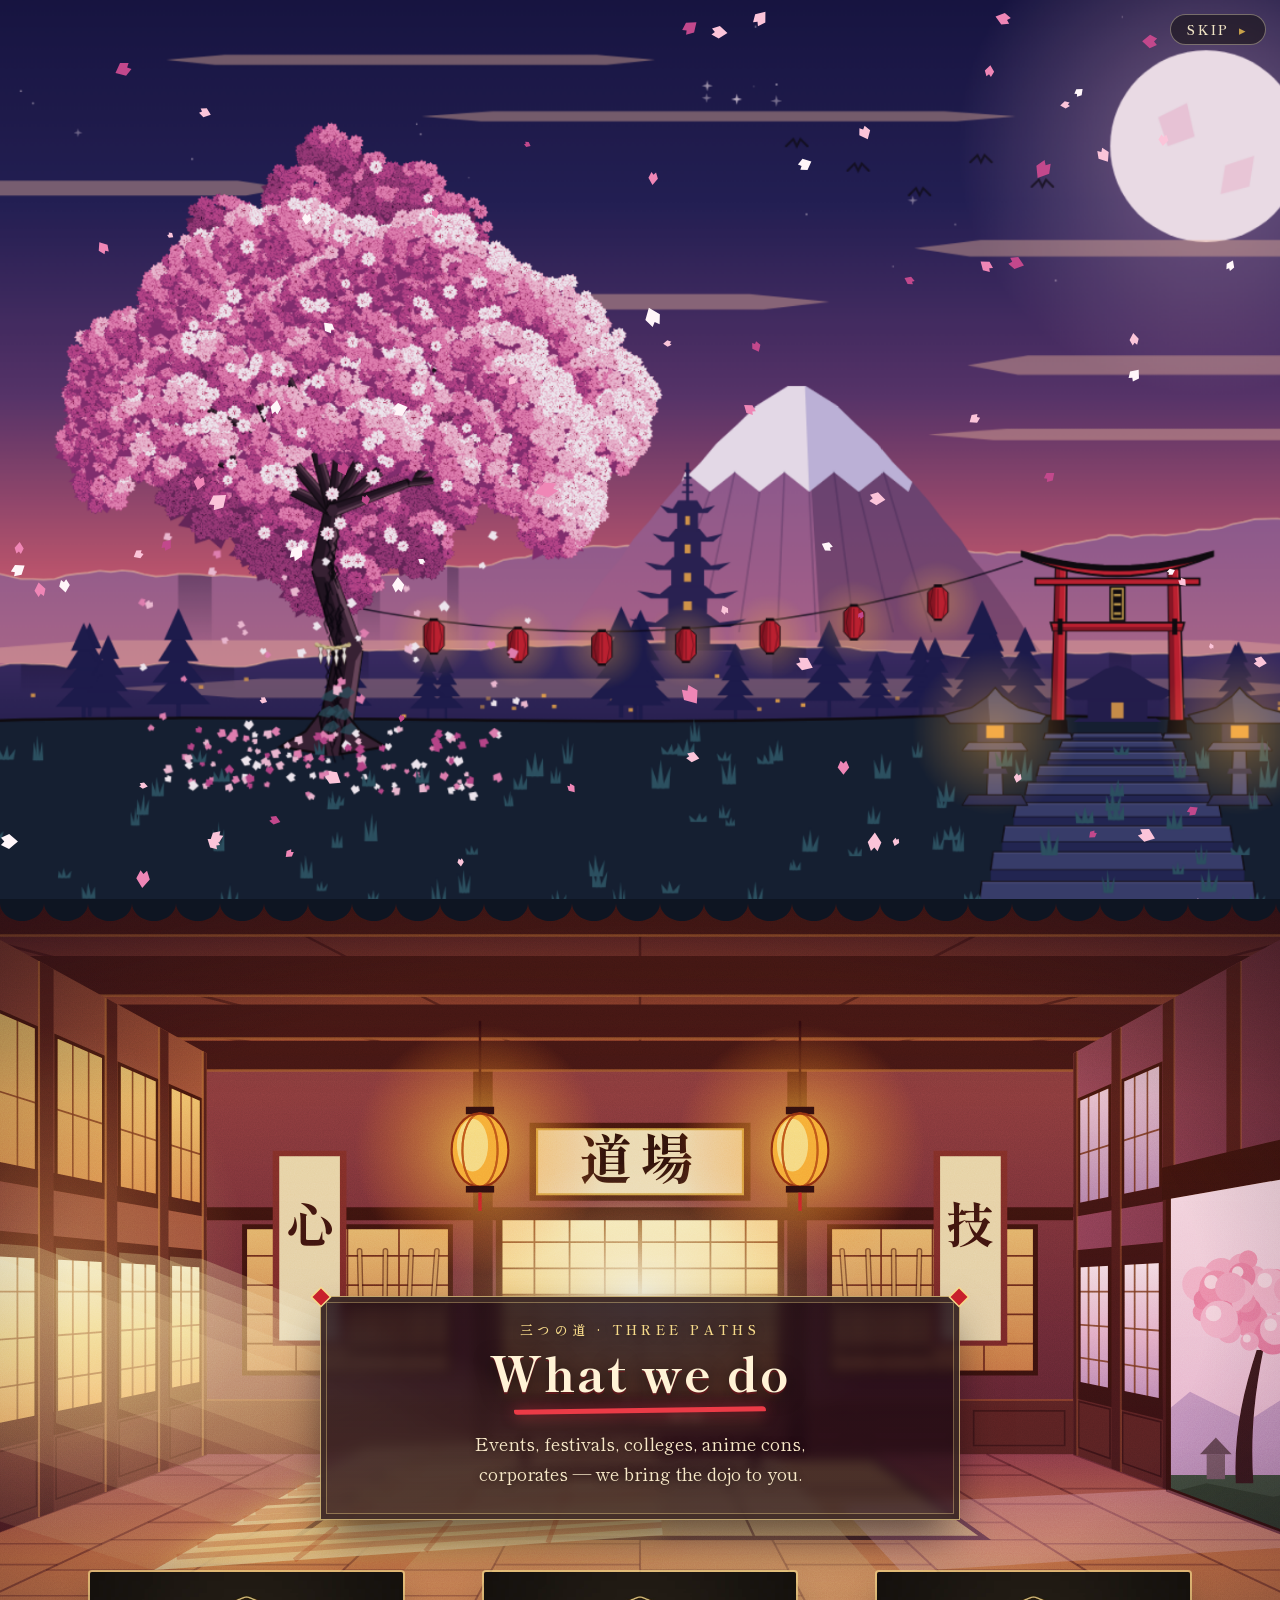
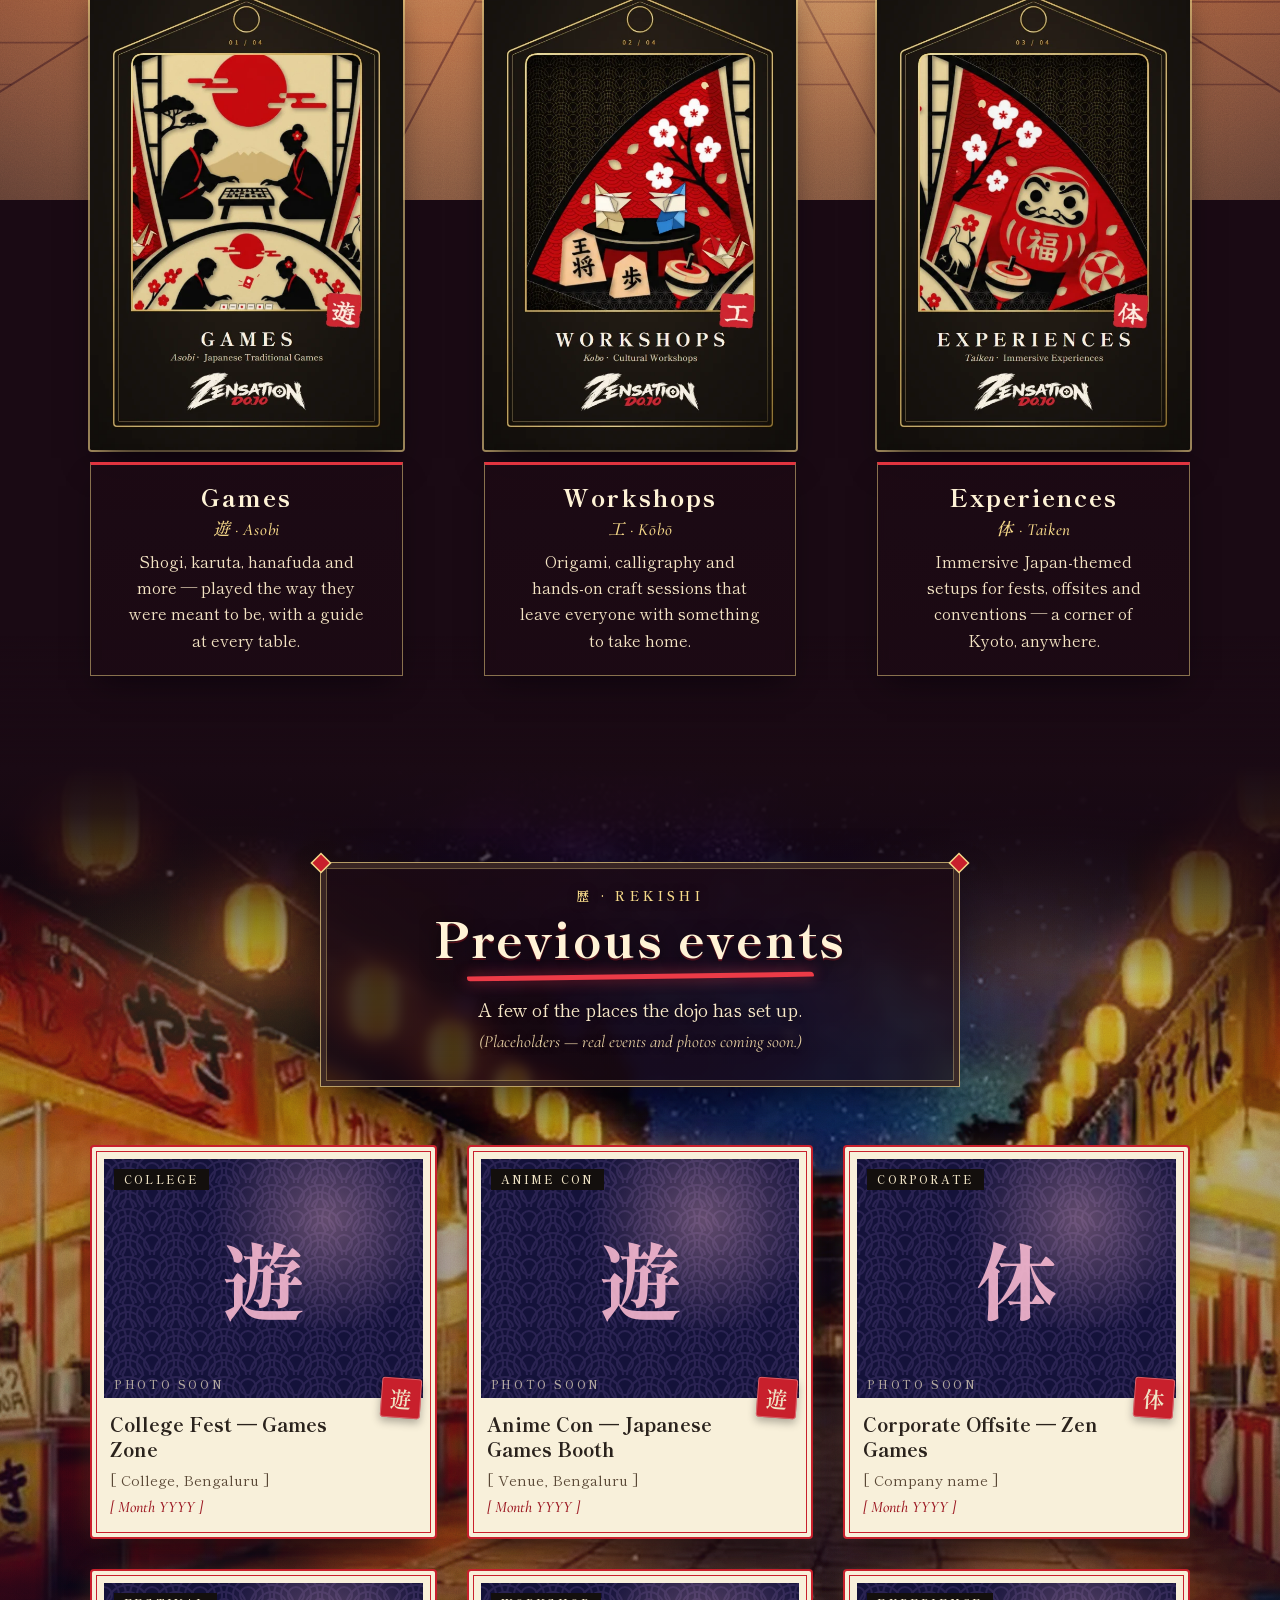
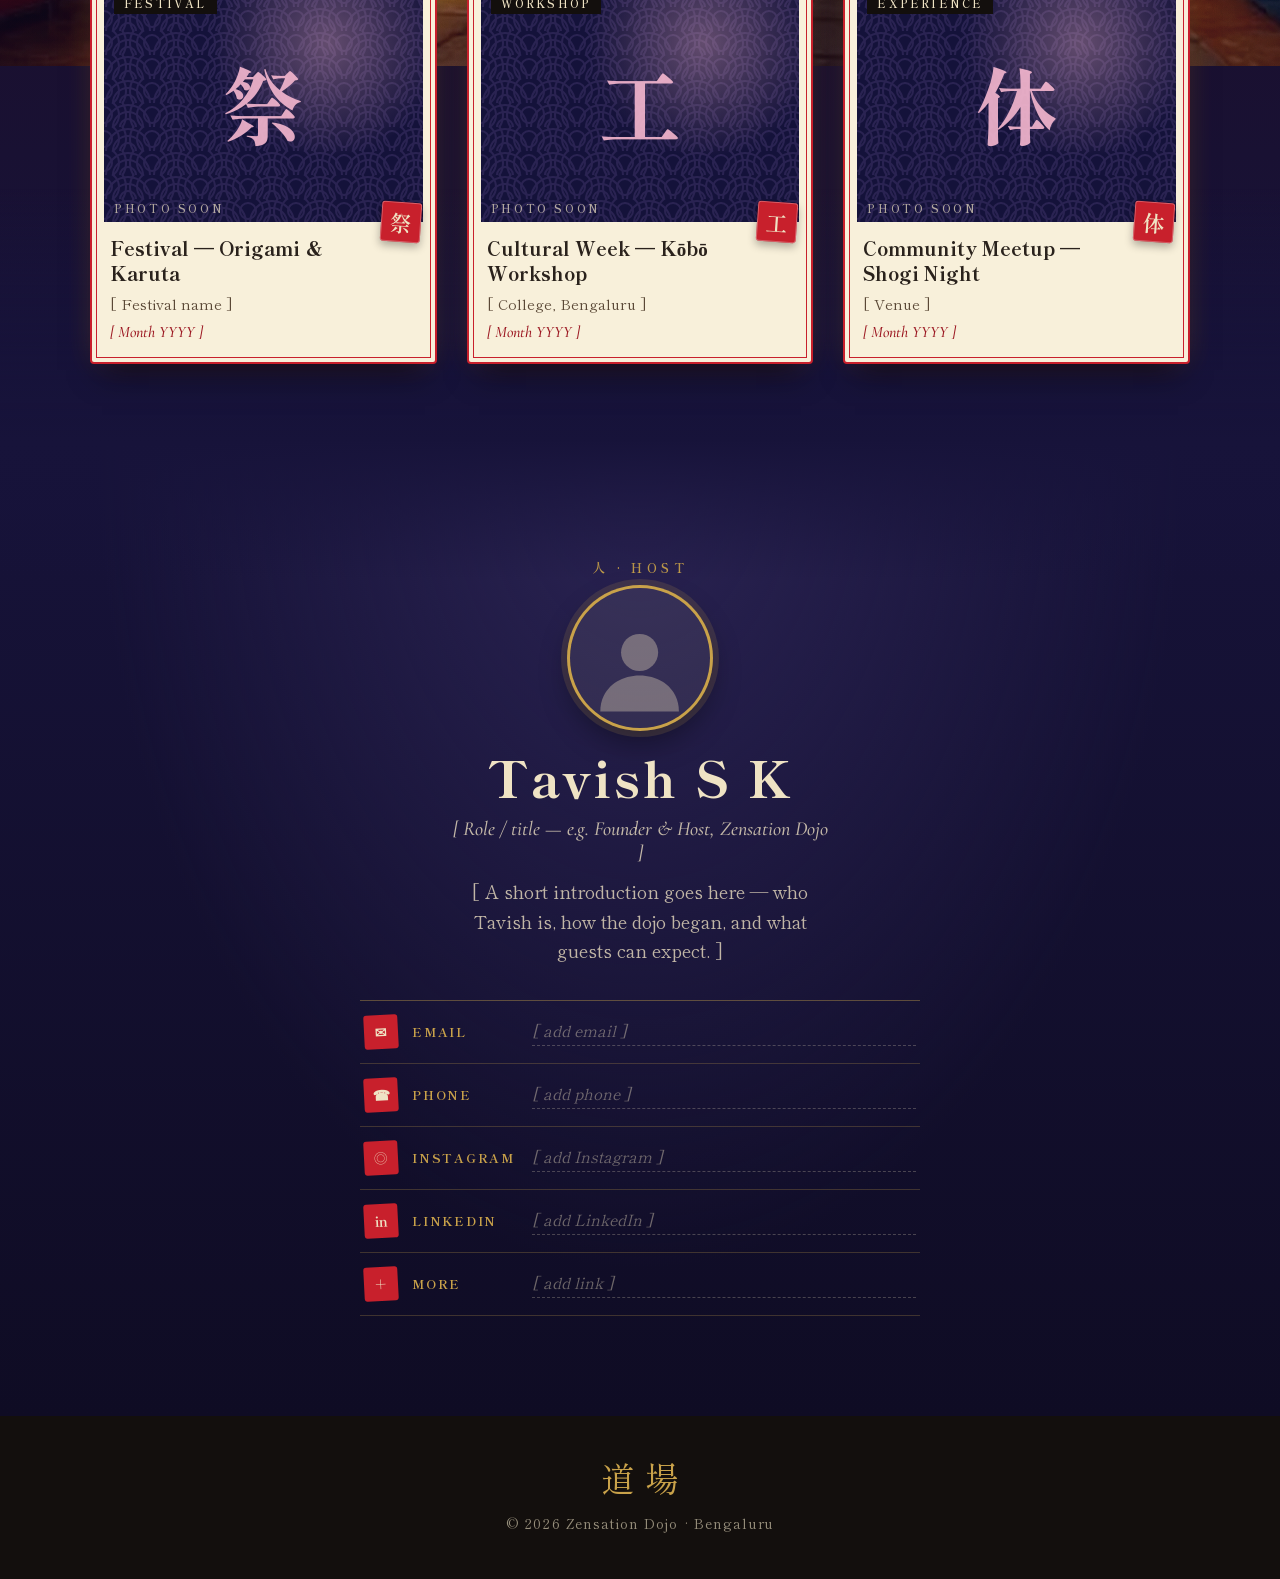
==== commit 22537e44: "Update site styles, index and add events festival image Co-Authored-By: Claude Sonnet 5.5 <noreply@a" ====
--- a/website/index.html
+++ b/website/index.html
@@ -107,7 +107,17 @@
 </section>
 
 <!-- ═════════ PREVIOUS EVENTS ═════════ -->
-<section class="paper paper--deep" id="events">
+<section class="paper fest" id="events">
+  <!-- festival-street backdrop: sticky frame so the art never stretches to the section height -->
+  <div class="fest__stage" aria-hidden="true">
+    <div class="fest__cam">
+      <div class="fest__art"></div>
+      <div class="fest__glow"></div>
+      <div class="fest__scrim"></div>
+      <div class="fest__vig"></div>
+      <div class="fest__grain"></div>
+    </div>
+  </div>
   <header class="sec-head">
     <p class="kicker">歴 · Rekishi</p>
     <h2>Previous events</h2>
--- a/website/css/style.css
+++ b/website/css/style.css
@@ -211,6 +211,45 @@
 .dojo .card h3 small{color:var(--gold-hi)}
 .dojo .card p{color:#f4e4c4;font-size:16px}
 
+/* ───────── PREVIOUS EVENTS — night festival street (matsuri) ─────────
+   Blends both ways: the top edge is the dojo's plum (#1a0a14), the bottom edge is the profile's indigo (#17133a),
+   so there is no hard seam. Stack, bottom → top: art · lantern glow (screen) · legibility scrim · vignette · grain. */
+.fest{--plum:#1a0a14;--indigo:#17133a;--gold-hi:#f6d98a;--cream-hi:#fff3d6;min-height:100svh;background:var(--plum);color:var(--cream-hi);isolation:isolate;
+  padding-top:clamp(70px,8vw,96px);padding-bottom:clamp(50px,6vw,80px)}
+.fest::before{display:none}
+.fest > .sec-head,.fest > .events{position:relative;z-index:5}
+.fest__stage{position:absolute;inset:0;z-index:0;clip-path:inset(0);background:linear-gradient(180deg,var(--plum),#1b0f2c 55%,var(--indigo))}
+.fest__cam{position:sticky;top:0;height:100svh;min-height:520px;overflow:hidden}
+.fest__art{position:absolute;inset:0;background:url("../assets/events-festival.webp") 50% 58%/cover no-repeat;filter:saturate(1.08) contrast(1.04)}
+.fest__glow{position:absolute;inset:0;pointer-events:none;mix-blend-mode:screen;opacity:.8;animation:lanternGlow 4.6s ease-in-out infinite alternate;
+  background:
+    radial-gradient(ellipse 30% 26% at 18% 22%,rgba(255,196,96,.42),transparent 70%),
+    radial-gradient(ellipse 30% 26% at 82% 22%,rgba(255,196,96,.42),transparent 70%),
+    radial-gradient(ellipse 16% 22% at 50% 52%,rgba(255,150,90,.4),transparent 70%)}
+@keyframes lanternGlow{from{opacity:.55}to{opacity:.95}}
+.fest__scrim{position:absolute;inset:0;pointer-events:none;background:linear-gradient(180deg,rgba(26,10,20,.2),rgba(20,10,30,.34) 45%,rgba(20,12,44,.46))}
+.fest__vig{position:absolute;inset:0;pointer-events:none;background:radial-gradient(ellipse 90% 80% at 50% 48%,transparent 50%,rgba(14,6,24,.6) 100%)}
+.fest__grain{position:absolute;inset:0;pointer-events:none;mix-blend-mode:overlay;opacity:.16;background:url("data:image/svg+xml;utf8,<svg xmlns='http://www.w3.org/2000/svg' width='220' height='220'><filter id='g'><feTurbulence type='fractalNoise' baseFrequency='.85' numOctaves='2' stitchTiles='stitch'/><feColorMatrix values='0 0 0 0 1  0 0 0 0 1  0 0 0 0 1  0 0 0 .9 0'/></filter><rect width='220' height='220' filter='url(%23g)'/></svg>")}
+/* the seam masks — solid colour at each edge, fading into the art */
+.fest__stage::before,.fest__stage::after{content:'';position:absolute;left:0;right:0;z-index:2;pointer-events:none}
+.fest__stage::before{top:0;height:clamp(150px,24svh,320px);background:linear-gradient(180deg,var(--plum) 0,rgba(26,10,20,.9) 22%,rgba(26,10,20,.45) 62%,rgba(26,10,20,0))}
+.fest__stage::after{bottom:0;height:clamp(170px,28svh,380px);background:linear-gradient(0deg,var(--indigo) 0,rgba(23,19,58,.92) 24%,rgba(23,19,58,.5) 62%,rgba(23,19,58,0))}
+
+/* heading on a dark lacquer plaque, same language as the dojo above */
+.fest .sec-head{max-width:640px;padding:26px 26px 30px;
+  background:linear-gradient(180deg,rgba(28,10,20,.84),rgba(28,10,20,.7));
+  border:1px solid rgba(246,217,138,.7);
+  box-shadow:inset 0 0 0 5px rgba(28,10,20,.65),inset 0 0 0 6px rgba(246,217,138,.38),0 22px 44px -10px rgba(8,2,10,.65);
+  backdrop-filter:blur(6px);-webkit-backdrop-filter:blur(6px)}
+.fest .sec-head::before,.fest .sec-head::after{content:'';position:absolute;top:-6px;width:12px;height:12px;background:var(--red);transform:rotate(45deg);box-shadow:0 0 0 1.5px var(--gold-hi)}
+.fest .sec-head::before{left:-6px}.fest .sec-head::after{right:-6px}
+.fest .kicker{color:var(--gold-hi);text-shadow:0 1px 8px rgba(0,0,0,.6)}
+.fest .sec-head h2{color:var(--cream-hi);text-shadow:0 2px 0 rgba(120,20,30,.6),0 4px 18px rgba(0,0,0,.65)}
+.fest .sec-head h2::after{background:#ec3b47;box-shadow:0 0 14px rgba(236,59,71,.65)}
+.fest .lede{color:#f8e8c8;text-shadow:0 1px 6px rgba(0,0,0,.55)}
+.fest .lede em{color:#ead2a4}
+.fest .event{color:var(--sumi);box-shadow:0 18px 30px -12px rgba(8,2,10,.8),0 0 28px -6px rgba(255,170,80,.28)}
+
 /* events */
 .events{display:flex;gap:18px;overflow-x:auto;scroll-snap-type:x mandatory;padding:6px 18px 26px;margin:0 -18px;-webkit-overflow-scrolling:touch}
 .event{flex:0 0 min(78vw,300px);scroll-snap-align:center;position:relative;background:var(--washi-3);border:2px solid var(--red);outline:1px solid var(--red);outline-offset:-7px;border-radius:4px;box-shadow:0 14px 22px -12px rgba(20,12,4,.5)}
@@ -231,7 +270,7 @@
 /* profile */
 .profile{position:relative;padding:clamp(80px,10vw,120px) 18px clamp(70px,9vw,100px);color:var(--cream);text-align:center;scroll-margin-top:0;
   background:radial-gradient(ellipse at 50% 0,#2a2352 0,transparent 60%),linear-gradient(180deg,var(--hero-end),#0f0c24)}
-.profile::before{content:'';position:absolute;left:0;right:0;top:-1px;height:22px;background:url("data:image/svg+xml;utf8,<svg xmlns='http://www.w3.org/2000/svg' width='44' height='22'><path d='M0 0H44V4C44 14 34 22 22 22C10 22 0 14 0 4Z' fill='%23e8d9ae'/></svg>") repeat-x}
+.profile::before{content:'';position:absolute;left:0;right:0;top:-1px;height:140px;pointer-events:none;background:linear-gradient(180deg,var(--hero-end),rgba(23,19,58,0))}  /* continues the festival street's indigo edge — no seam */
 .profile__inner{max-width:560px;margin:0 auto}
 .avatar{display:grid;place-items:center;width:140px;height:140px;margin:14px auto 20px;border-radius:50%;color:rgba(239,227,196,.35);background:rgba(239,227,196,.08);box-shadow:0 0 0 3px var(--gold),0 0 0 9px rgba(201,162,74,.15),0 14px 30px rgba(0,0,0,.4);overflow:hidden}
 .avatar svg{width:78%;height:78%;margin-top:12%}
@@ -258,6 +297,8 @@
 .reveal.in{opacity:1;transform:none}
 .card.reveal.in:hover{transform:translateY(-8px) rotate(-.6deg)}
 .cards .card:nth-child(2){transition-delay:.1s}.cards .card:nth-child(3){transition-delay:.2s}
+
+@media (max-width:899px){.fest{padding-bottom:170px}}
 
 /* wide screens */
 @media (min-width:900px){
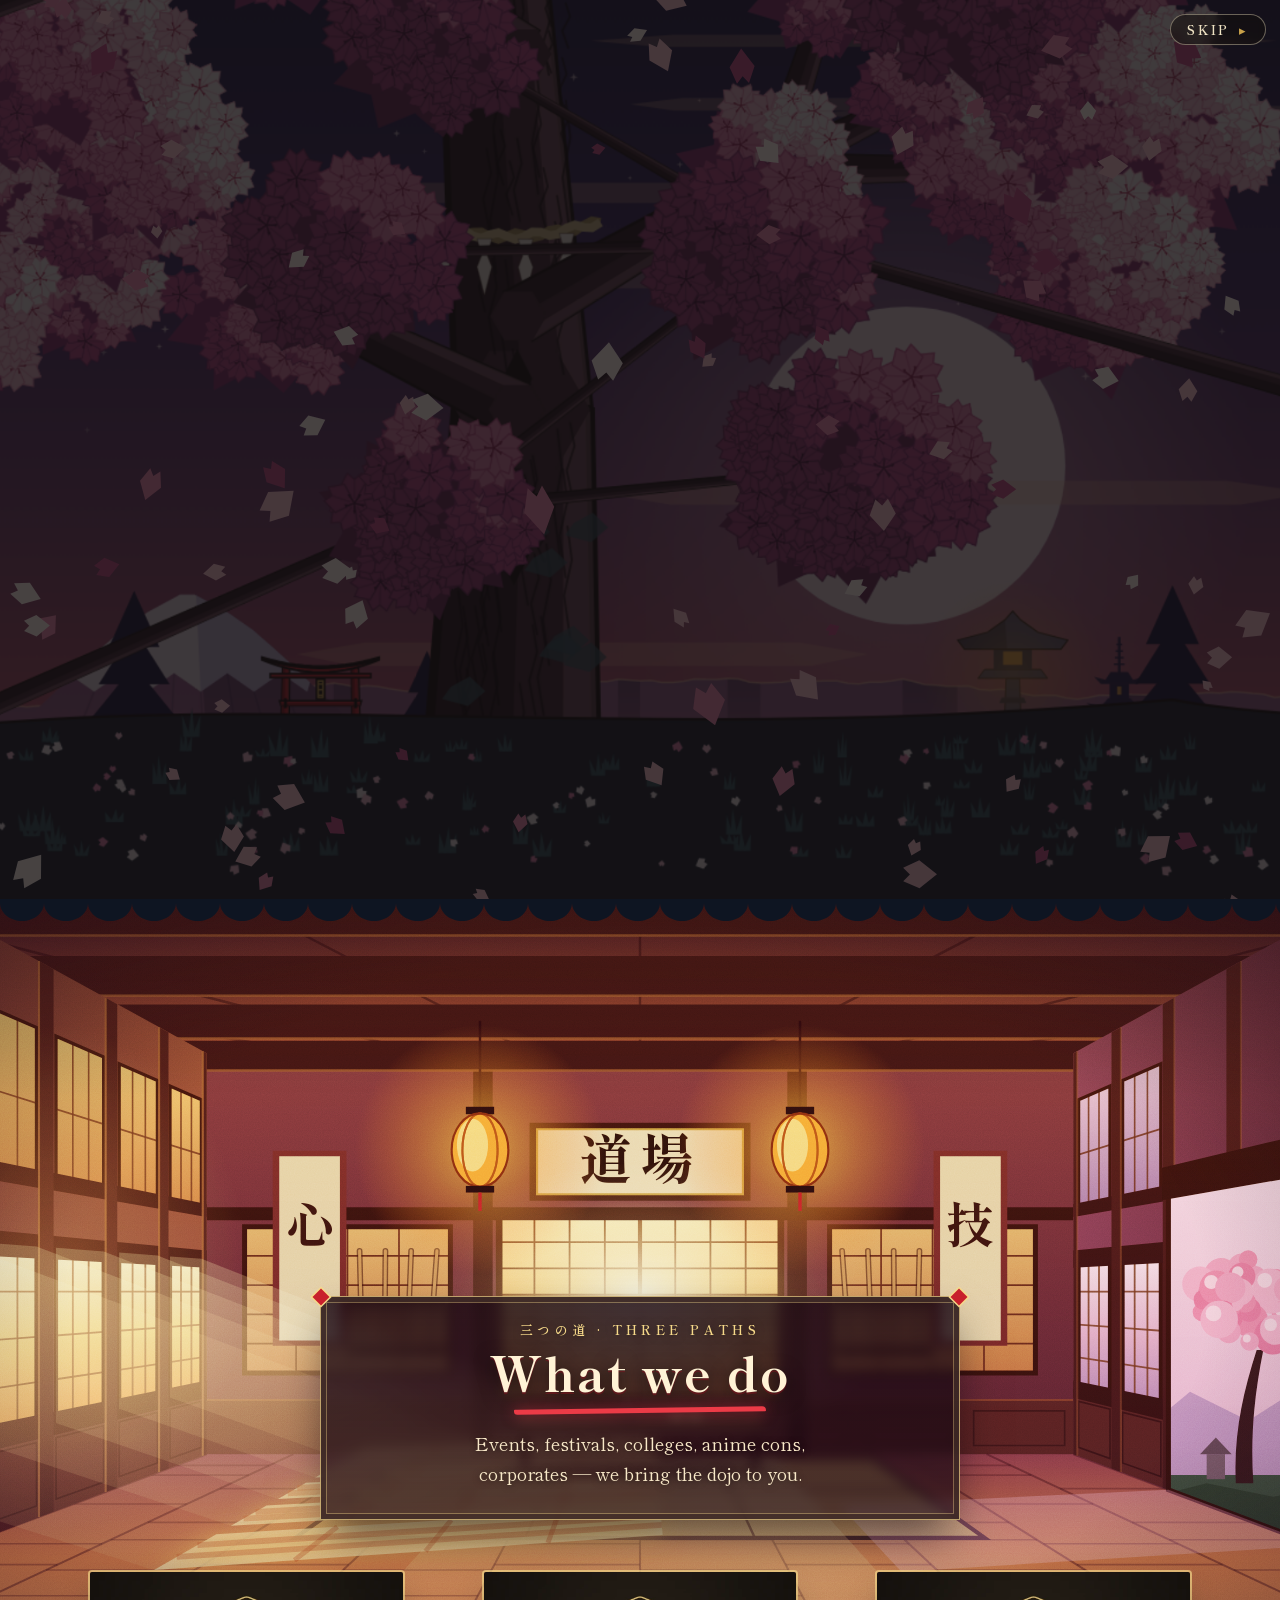
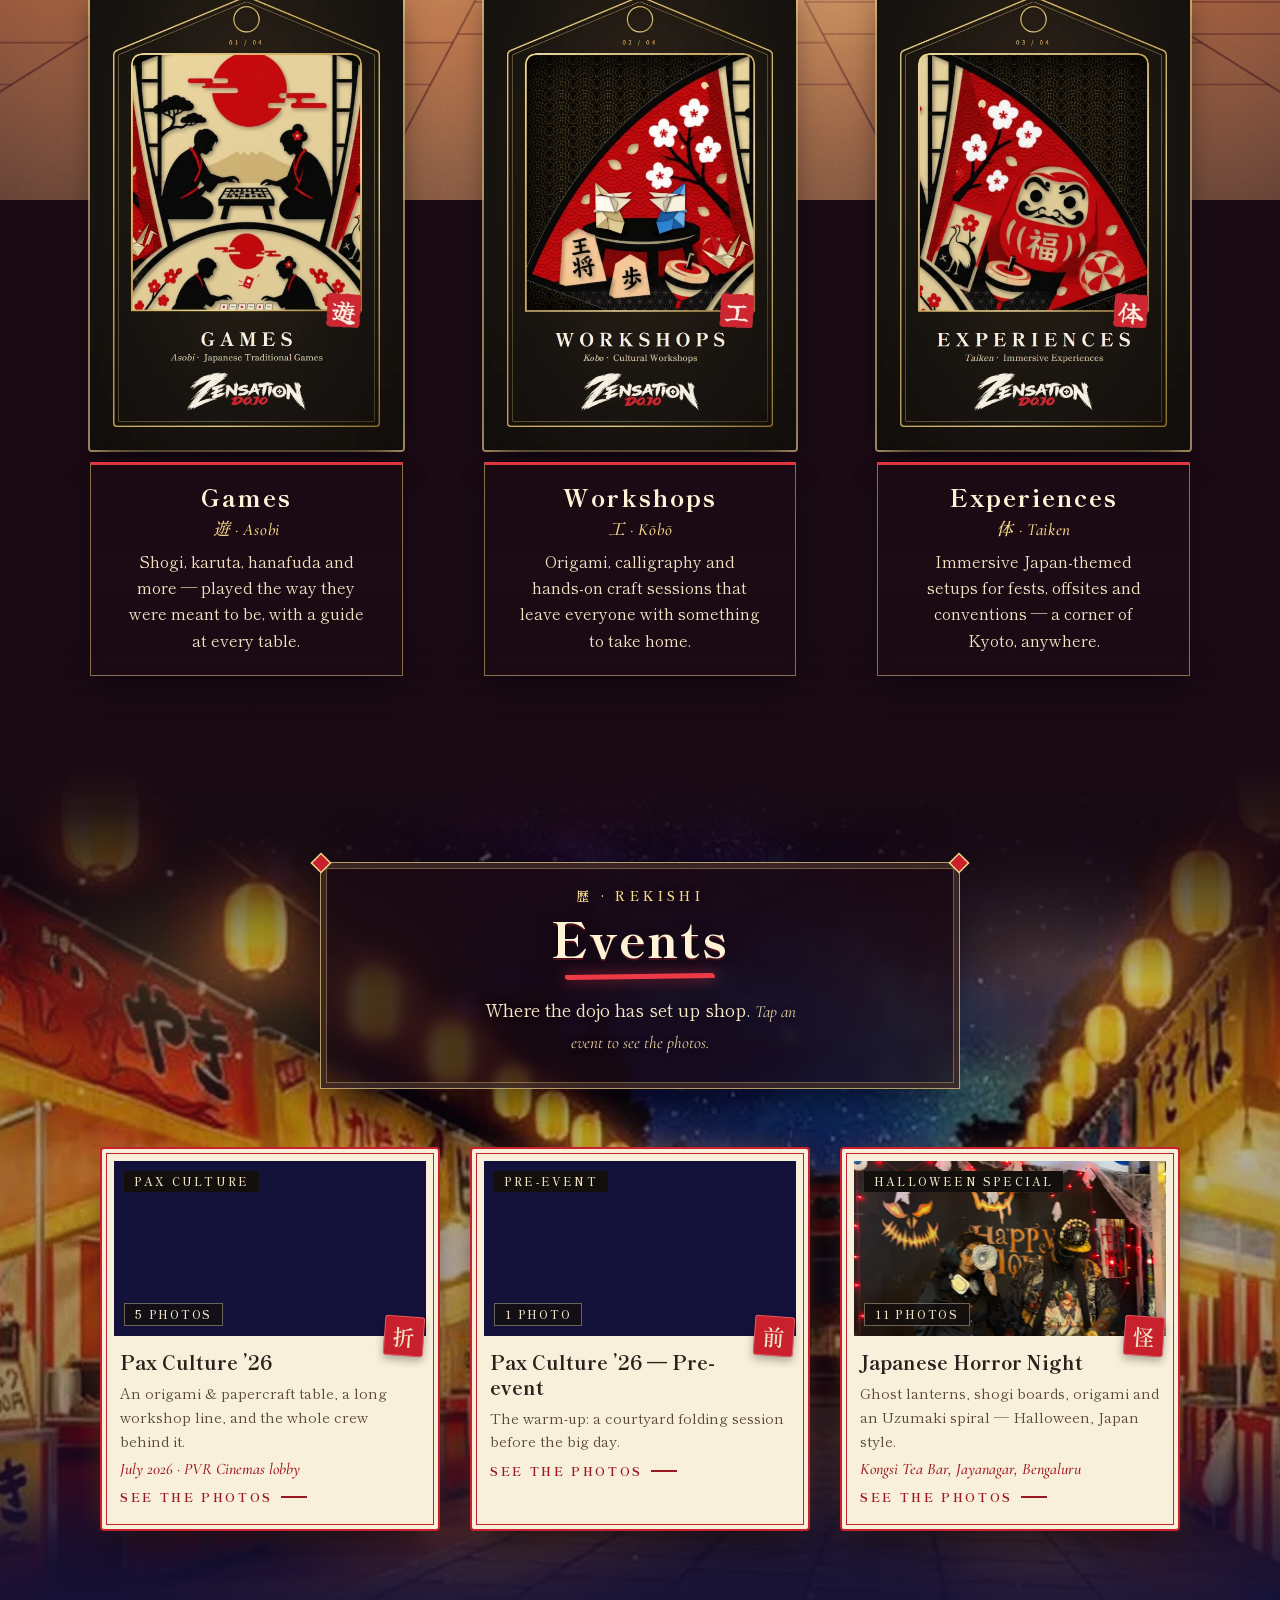
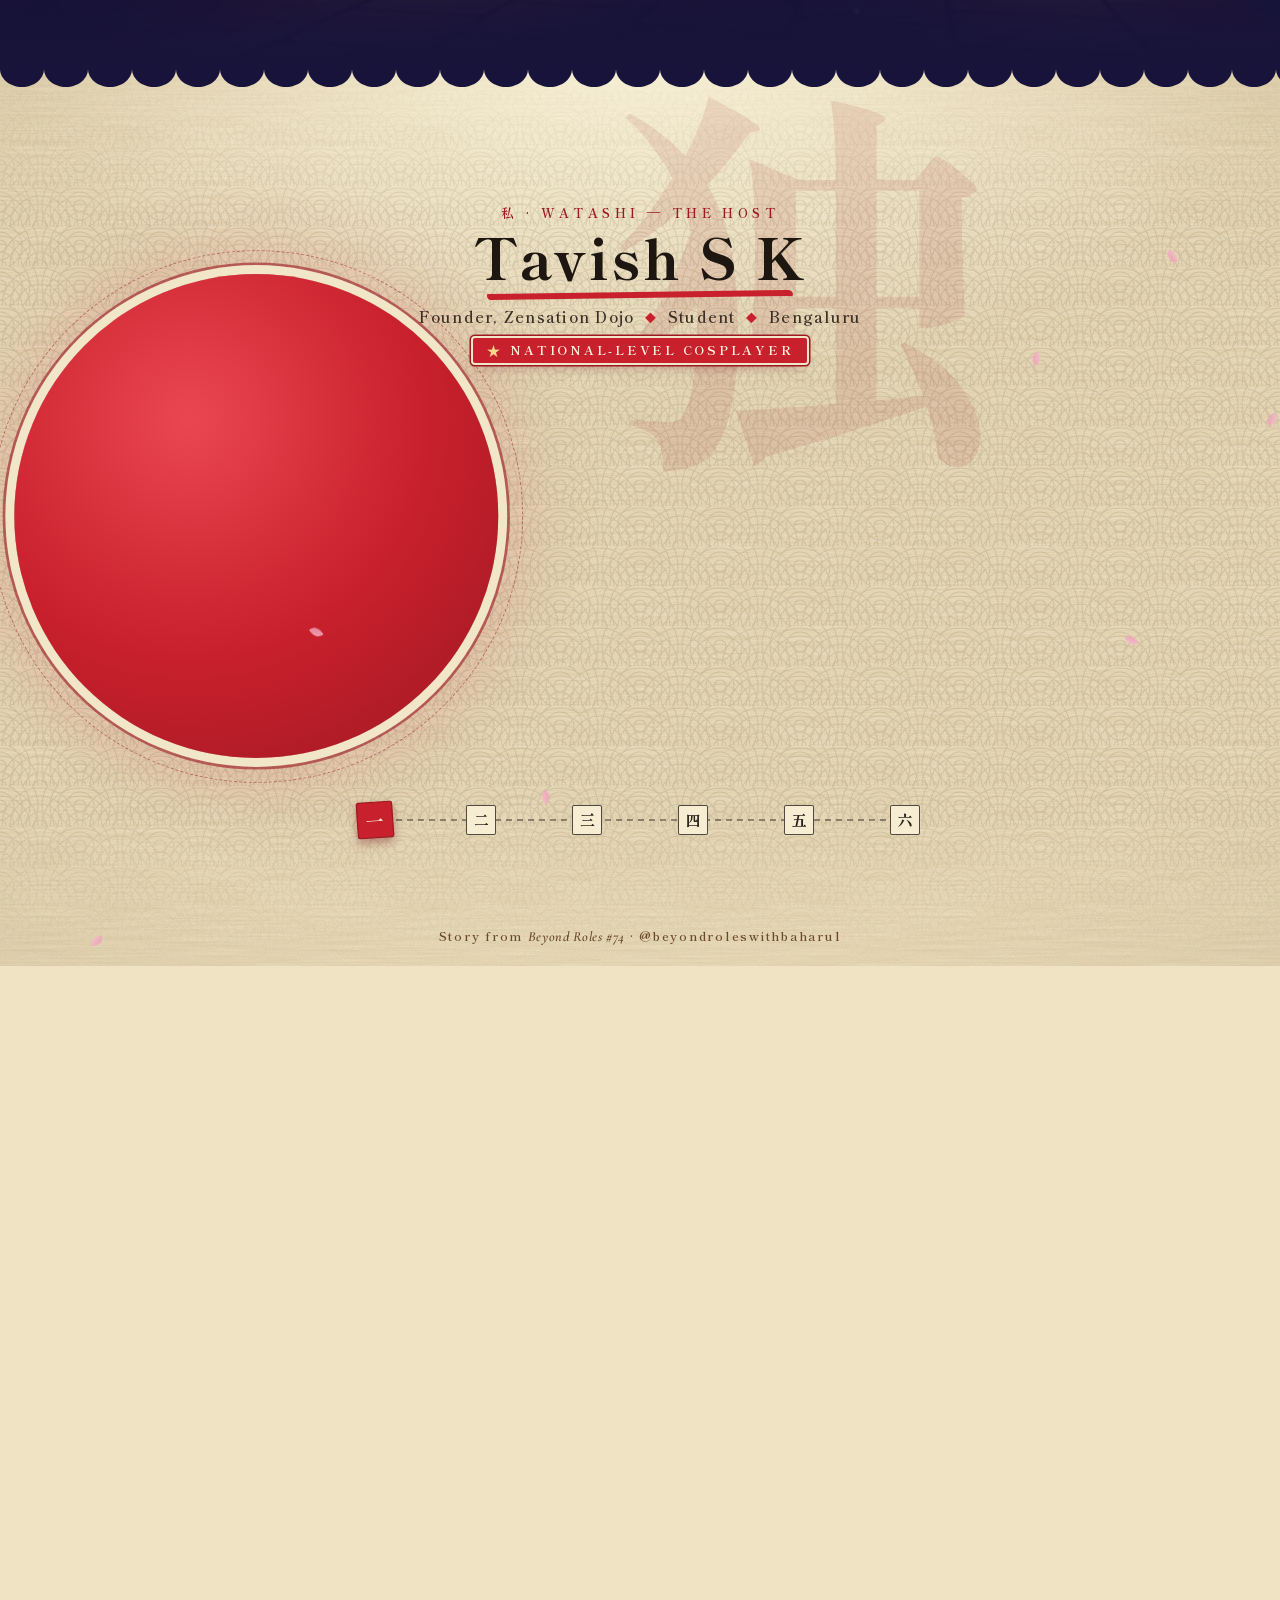
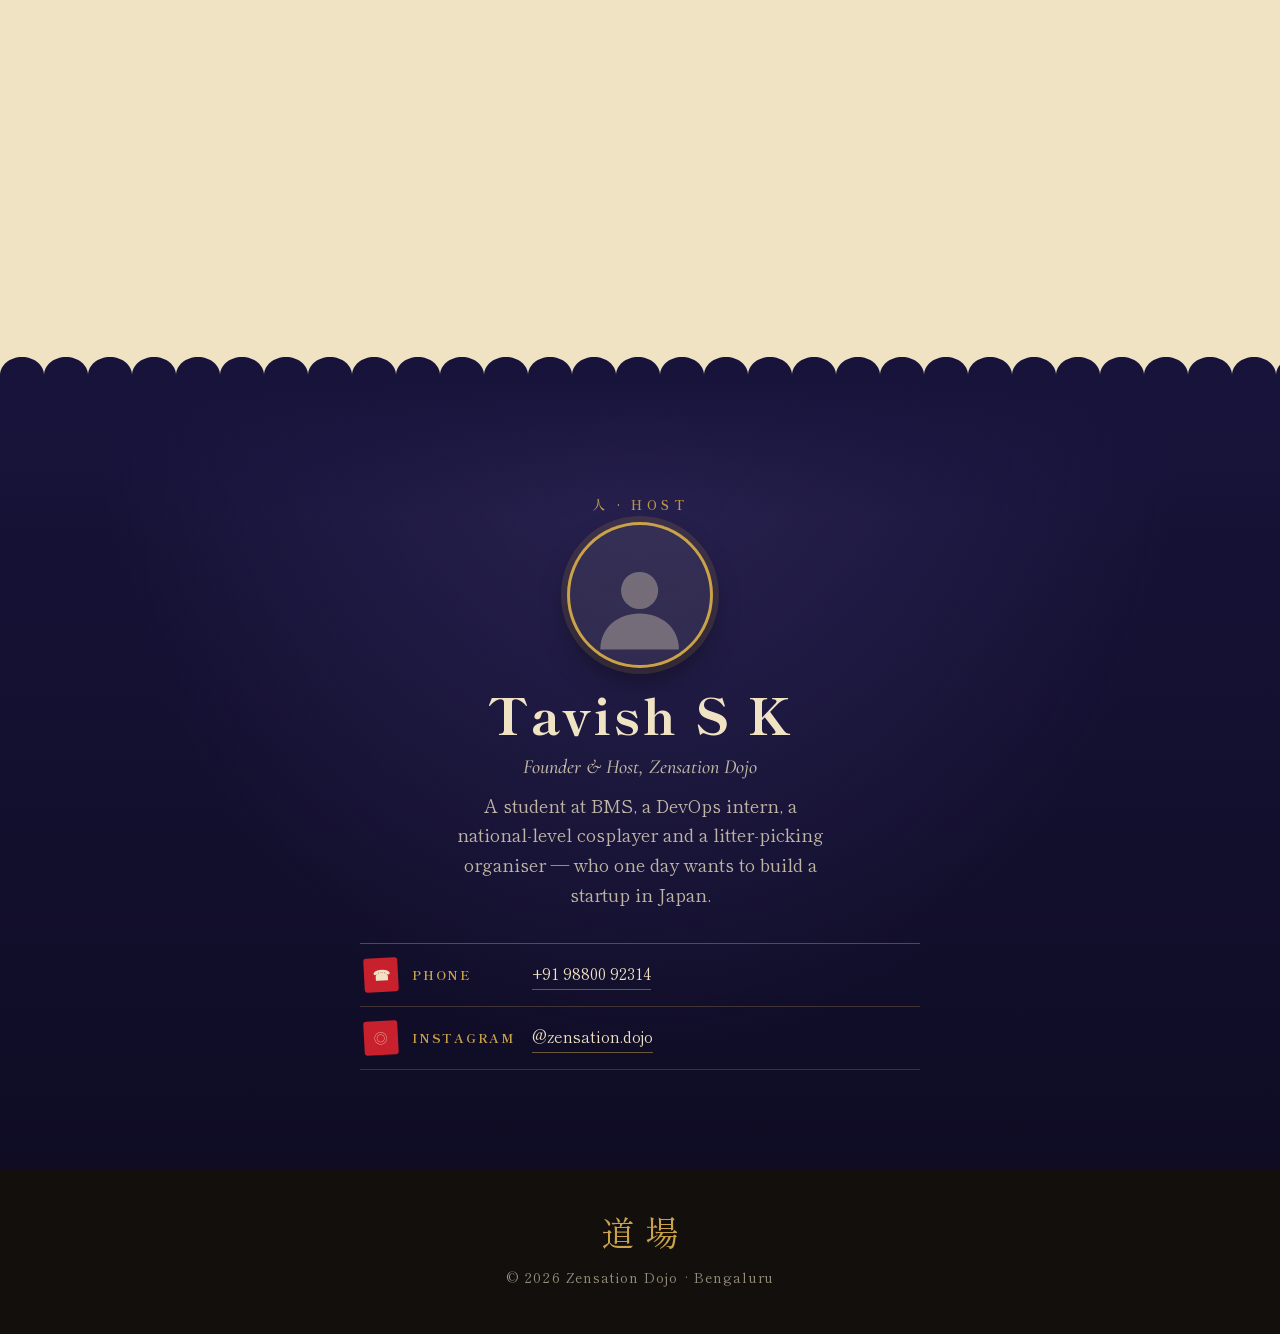
==== commit d00e64df: "Add real Events section with event pages and photo viewer; About Tavish section - Rename "Previous e" ====
--- a/website/index.html
+++ b/website/index.html
@@ -10,6 +10,7 @@
 <link rel="preconnect" href="https://fonts.gstatic.com" crossorigin>
 <link href="https://fonts.googleapis.com/css2?family=Cormorant+Garamond:ital,wght@0,500;0,700;1,500&family=Shippori+Mincho:wght@400;600;800&display=swap" rel="stylesheet">
 <link rel="stylesheet" href="css/style.css">
+<link rel="stylesheet" href="css/about.css">
 <noscript><style>.reveal{opacity:1!important;transform:none!important}.skip{display:none!important}body.intro-on{overflow:auto}.scroll,.hero__content,.hero__scrim,.hero__down{opacity:1!important;pointer-events:auto!important;transform:none!important}.stage-loading{display:none}</style></noscript>
 </head>
 <body class="intro-on">
@@ -30,7 +31,8 @@
           <li><a href="#games"><i>遊</i><span>Games<em>Asobi</em></span></a></li>
           <li><a href="#workshops"><i>工</i><span>Workshops<em>Kōbō</em></span></a></li>
           <li><a href="#experiences"><i>体</i><span>Experiences<em>Taiken</em></span></a></li>
-          <li class="is-key"><a href="#events"><i>歴</i><span>Previous Events<em>Rekishi</em></span></a></li>
+          <li class="is-key"><a href="#events"><i>歴</i><span>Events<em>Rekishi</em></span></a></li>
+          <li><a href="#about"><i>私</i><span>About Tavish<em>Watashi</em></span></a></li>
         </ul>
         <div class="scroll__foot">
           <span class="orn" aria-hidden="true">✿</span>
@@ -57,7 +59,7 @@
     <p class="hero__tag">Where every game reveals a piece of&nbsp;Japan.</p>
     <div class="hero__cta">
       <a class="btn btn--red" id="bookBtn" href="https://wa.me/919880092314?text=Hi%20Zensation%20Dojo%2C%20I%27d%20like%20to%20book%20an%20event." target="_blank" rel="noopener">Book Us <span aria-hidden="true">予約</span></a>
-      <a class="btn btn--ghost" href="#events">Previous Events</a>
+      <a class="btn btn--ghost" href="#events">Events</a>
     </div>
   </div>
   <a class="hero__down" href="#games" aria-label="Scroll down"><span></span></a>
@@ -106,7 +108,7 @@
   </div>
 </section>
 
-<!-- ═════════ PREVIOUS EVENTS ═════════ -->
+<!-- ═════════ EVENTS ═════════ -->
 <section class="paper fest" id="events">
   <!-- festival-street backdrop: sticky frame so the art never stretches to the section height -->
   <div class="fest__stage" aria-hidden="true">
@@ -120,10 +122,149 @@
   </div>
   <header class="sec-head">
     <p class="kicker">歴 · Rekishi</p>
-    <h2>Previous events</h2>
-    <p class="lede">A few of the places the dojo has set up. <em>(Placeholders — real events and photos coming soon.)</em></p>
+    <h2>Events</h2>
+    <p class="lede">Where the dojo has set up shop. <em>Tap an event to see the photos.</em></p>
   </header>
   <div class="events" id="eventList"></div>
+</section>
+
+<!-- ═════════ ABOUT TAVISH — a six-scene emaki (picture scroll) ═════════
+     Words come from the "Beyond Roles #74" feature. The three cut-out portraits sit left/right of the text; on wide screens
+     the stage pins and the scenes change as you scroll (Framer Motion, js/about.js), on phones the scenes simply stack. -->
+<section class="about" id="about" aria-labelledby="aboutTitle">
+  <div class="about__track" id="aboutTrack">
+    <div class="about__pin" id="aboutPin">
+
+      <div class="about__bg" aria-hidden="true">
+        <div class="about__wash" id="aboutWash"></div>
+        <div class="about__waves"></div>
+        <div class="about__sun" id="aboutSun"></div>
+        <span class="about__ghost" id="aboutGhost">独</span>
+        <div class="about__petals" id="aboutPetals"></div>
+        <div class="about__grain"></div>
+      </div>
+
+      <!-- the three cut-outs (wide screens: they travel between the left and right edge) -->
+      <div class="about__figs" aria-hidden="true">
+        <img class="fig fig--hat" data-fig="hat" src="assets/about-hat.webp" alt="" width="656" height="870" loading="lazy" decoding="async">
+        <img class="fig fig--sweep" data-fig="sweep" src="assets/about-sweep.webp" alt="" width="717" height="895" loading="lazy" decoding="async">
+        <img class="fig fig--double" data-fig="double" src="assets/about-double.webp" alt="" width="518" height="785" loading="lazy" decoding="async">
+      </div>
+
+      <div class="about__main">
+        <header class="about__head">
+          <p class="kicker">私 · Watashi — the host</p>
+          <h2 id="aboutTitle">Tavish S K</h2>
+          <p class="about__role">Founder, Zensation Dojo <i aria-hidden="true">◆</i> Student <i aria-hidden="true">◆</i> Bengaluru</p>
+          <p class="about__badge"><span aria-hidden="true">★</span> National-level cosplayer</p>
+        </header>
+
+        <div class="about__chaps" id="aboutChaps">
+
+          <!-- 一 · the quote -->
+          <article class="chap" data-i="0" data-kanji="独">
+            <figure class="chap__fig" aria-hidden="true"><img src="assets/about-hat.webp" alt="" width="656" height="870" loading="lazy" decoding="async"></figure>
+            <div class="chap__panel">
+              <span class="chap__seal" aria-hidden="true">一</span>
+              <p class="chap__tag" data-in>Beyond Roles · #74</p>
+              <blockquote class="chap__quote" data-in>If I enter a room, I have to be <b>the most unique person in it.</b></blockquote>
+              <p class="chap__lead" data-in>Tavish means it. A student, a founder, a cosplayer, and a litter-picking organiser. <b>All at once.</b></p>
+              <ul class="chips" data-in>
+                <li class="chip chip--hot"><b>Nationals</b><small>first handmade cosplay</small></li>
+                <li class="chip"><b>SpoGomi</b><small>litter-picking sport</small></li>
+                <li class="chip"><b>Japan</b><small>where he wants to build</small></li>
+              </ul>
+            </div>
+          </article>
+
+          <!-- 二 · who is he -->
+          <article class="chap" data-i="1" data-kanji="人">
+            <figure class="chap__fig" aria-hidden="true"><img src="assets/about-sweep.webp" alt="" width="717" height="895" loading="lazy" decoding="async"></figure>
+            <div class="chap__panel">
+              <span class="chap__seal" aria-hidden="true">二</span>
+              <h3 data-in>Who is he?</h3>
+              <p data-in>Tavish SK is a student at BMS who <b>recently started his own venture, Zensation Dojo.</b> “I haven’t done a lot of things,” he says, and then lists all of this:</p>
+              <ul class="hats" data-in aria-label="All the hats he wears">
+                <li class="chip chip--hot"><b>Founder</b><small>Zensation Dojo</small></li>
+                <li class="chip"><b>Student</b><small>at BMS</small></li>
+                <li class="chip"><b>DevOps</b><small>intern</small></li>
+                <li class="chip"><b>2 NGOs</b><small>core organiser</small></li>
+                <li class="chip"><b>Football</b><small>captain &amp; coach</small></li>
+                <li class="chip"><b>SpoGomi</b><small>core committee</small></li>
+              </ul>
+            </div>
+          </article>
+
+          <!-- 三 · how did it start -->
+          <article class="chap" data-i="2" data-kanji="始">
+            <figure class="chap__fig" aria-hidden="true"><img src="assets/about-double.webp" alt="" width="518" height="785" loading="lazy" decoding="async"></figure>
+            <div class="chap__panel">
+              <span class="chap__seal" aria-hidden="true">三</span>
+              <h3 data-in>How did it start?</h3>
+              <p data-in>Bishop Cotton Boys’ School, then Kumarans for PUC — <b>“the best decision I could ever take.”</b> A curious kid who kept asking why.</p>
+              <blockquote class="chap__aside" data-in>“Education from an institute and being literate are two different things.”</blockquote>
+              <p class="chap__next" data-in>Then came <b>Comic&nbsp;Con.</b></p>
+            </div>
+          </article>
+
+          <!-- 四 · cosplay -->
+          <article class="chap" data-i="3" data-kanji="衣">
+            <figure class="chap__fig" aria-hidden="true"><img src="assets/about-hat.webp" alt="" width="656" height="870" loading="lazy" decoding="async"></figure>
+            <div class="chap__panel">
+              <span class="chap__seal" aria-hidden="true">四</span>
+              <h3 data-in>How did cosplay happen?</h3>
+              <p data-in>Four years ago he went to his first Comic Con wearing the flashiest things he could find at home — and <b>people assumed he was cosplaying.</b> “Okay, let me make a story around it.” He created his own character, <b>Jigoku no Punk.</b></p>
+              <ol class="path" data-in aria-label="From a flashy outfit to Nationals">
+                <li><b>Outfit</b><small>whatever was flashiest</small></li>
+                <li><b>Own character</b><small>Jigoku no Punk</small></li>
+                <li><b>Handmade</b><small>stitched from scratch</small></li>
+                <li class="is-last"><b>Nationals</b><small>selected</small></li>
+              </ol>
+              <p class="chap__aside chap__aside--plain" data-in>“Anime changed my life.”</p>
+            </div>
+          </article>
+
+          <!-- 五 · SpoGomi -->
+          <article class="chap" data-i="4" data-kanji="拾">
+            <figure class="chap__fig" aria-hidden="true"><img src="assets/about-sweep.webp" alt="" width="717" height="895" loading="lazy" decoding="async"></figure>
+            <div class="chap__panel">
+              <span class="chap__seal" aria-hidden="true">五</span>
+              <h3 data-in>And he picks up litter <em>as a sport.</em></h3>
+              <p data-in><b>SpoGomi</b> is a Japanese competition where teams race to collect rubbish. He was a supervisor in 2025 and is now on its core committee. The hardest part? People asking why he is cleaning a park that isn’t his.</p>
+              <p data-in>In Japan, which he visited in 2024, he saw busy streets left spotless and children who clean their own classrooms. <b>That is the civic sense he wants here.</b></p>
+            </div>
+          </article>
+
+          <!-- 六 · what else, and where next -->
+          <article class="chap" data-i="5" data-kanji="夢">
+            <figure class="chap__fig" aria-hidden="true"><img src="assets/about-double.webp" alt="" width="518" height="785" loading="lazy" decoding="async"></figure>
+            <div class="chap__panel">
+              <span class="chap__seal" aria-hidden="true">六</span>
+              <h3 data-in>What else does he love?</h3>
+              <p data-in>He loves science and runs a movement called <b>Cosmic Unravelers.</b> Music, poetry, chess and football fill the rest.</p>
+              <ul class="chips chips--sm" data-in aria-label="Interests">
+                <li class="chip"><b>Music</b></li><li class="chip"><b>Poetry</b></li><li class="chip"><b>Chess</b></li><li class="chip chip--hot"><b>Football</b></li>
+              </ul>
+              <p data-in>His best memory? <b>Going to Japan, in 2024.</b> Next he wants to learn as much as he can across every field, and one day <b>build a startup in Japan.</b></p>
+              <p class="chap__cta" data-in><a class="btn btn--red" href="https://wa.me/919880092314?text=Hi%20Tavish%2C%20I%27d%20like%20to%20bring%20Zensation%20Dojo%20to%20my%20event." target="_blank" rel="noopener">Say hello <span aria-hidden="true">挨拶</span></a></p>
+            </div>
+          </article>
+
+        </div>
+
+        <ol class="about__rail" id="aboutRail" aria-label="Story chapters">
+          <li><button type="button" aria-label="Chapter 1 — the quote">一</button></li>
+          <li><button type="button" aria-label="Chapter 2 — who is he">二</button></li>
+          <li><button type="button" aria-label="Chapter 3 — how did it start">三</button></li>
+          <li><button type="button" aria-label="Chapter 4 — cosplay">四</button></li>
+          <li><button type="button" aria-label="Chapter 5 — SpoGomi">五</button></li>
+          <li><button type="button" aria-label="Chapter 6 — what else he loves">六</button></li>
+        </ol>
+        <p class="about__credit">Story from <em>Beyond Roles #74</em> · @beyondroleswithbaharul</p>
+      </div>
+
+    </div>
+  </div>
 </section>
 
 <!-- ═════════ PROFILE / CONTACT ═════════ -->
@@ -134,14 +275,11 @@
       <svg viewBox="0 0 100 100" aria-hidden="true"><circle cx="50" cy="38" r="17" fill="currentColor"/><path d="M14 92c0-20 16-33 36-33s36 13 36 33z" fill="currentColor"/></svg>
     </div>
     <h2>Tavish S K</h2>
-    <p class="role">[ Role / title — e.g. Founder &amp; Host, Zensation Dojo ]</p>
-    <p class="bio">[ A short introduction goes here — who Tavish is, how the dojo began, and what guests can expect. ]</p>
+    <p class="role">Founder &amp; Host, Zensation Dojo</p>
+    <p class="bio">A student at BMS, a DevOps intern, a national-level cosplayer and a litter-picking organiser — who one day wants to build a startup in Japan.</p>
     <ul class="links">
-      <li><span class="ico">✉</span><b>Email</b><span class="val is-empty">[ add email ]</span></li>
-      <li><span class="ico">☎</span><b>Phone</b><span class="val is-empty">[ add phone ]</span></li>
-      <li><span class="ico">◎</span><b>Instagram</b><span class="val is-empty">[ add Instagram ]</span></li>
-      <li><span class="ico">in</span><b>LinkedIn</b><span class="val is-empty">[ add LinkedIn ]</span></li>
-      <li><span class="ico">＋</span><b>More</b><span class="val is-empty">[ add link ]</span></li>
+      <li><span class="ico">☎</span><b>Phone</b><a class="val" href="tel:+919880092314">+91 98800 92314</a></li>
+      <li><span class="ico">◎</span><b>Instagram</b><a class="val" href="https://instagram.com/zensation.dojo" target="_blank" rel="noopener">@zensation.dojo</a></li>
     </ul>
   </div>
 </section>
@@ -158,5 +296,7 @@
 <script src="data/events.js"></script>
 <script src="js/site.js"></script>
 <script src="js/dojo.js"></script>
+<script src="vendor/motion.min.js"></script>
+<script src="js/about.js"></script>
 </body>
 </html>
--- a/website/css/style.css
+++ b/website/css/style.css
@@ -76,6 +76,7 @@
 .scroll.open li:nth-child(1) a{transition-delay:.2s,.2s,0s}.scroll.open li:nth-child(2) a{transition-delay:.28s,.28s,0s}
 .scroll.open li:nth-child(3) a{transition-delay:.36s,.36s,0s}.scroll.open li:nth-child(4) a{transition-delay:.44s,.44s,0s}
 .scroll.open li:nth-child(5) a{transition-delay:.52s,.52s,0s}
+.scroll.open li:nth-child(6) a{transition-delay:.6s,.6s,0s}
 .scroll li a:hover,.scroll li a:focus-visible,.scroll li a[aria-current="true"]{background-size:100% 7px}
 .scroll li i{flex:none;display:grid;place-items:center;width:36px;height:36px;background:var(--red);color:var(--cream);font:normal 600 20px/1 var(--serif);border-radius:3px;transform:rotate(-3deg);box-shadow:inset 0 0 0 1px rgba(255,255,255,.28),0 2px 3px rgba(60,20,10,.35);transition:transform .25s}
 .scroll li a:hover i,.scroll li a:focus-visible i{transform:rotate(2deg) scale(1.06)}
@@ -253,8 +254,15 @@
 /* events */
 .events{display:flex;gap:18px;overflow-x:auto;scroll-snap-type:x mandatory;padding:6px 18px 26px;margin:0 -18px;-webkit-overflow-scrolling:touch}
 .event{flex:0 0 min(78vw,300px);scroll-snap-align:center;position:relative;background:var(--washi-3);border:2px solid var(--red);outline:1px solid var(--red);outline-offset:-7px;border-radius:4px;box-shadow:0 14px 22px -12px rgba(20,12,4,.5)}
-.event__img{position:relative;aspect-ratio:4/3;margin:12px 12px 0;overflow:hidden;background:var(--night)}
-.event__img img{width:100%;height:100%;object-fit:cover}
+.event__link{display:block;text-decoration:none;color:inherit;-webkit-tap-highlight-color:transparent}
+.event__img{position:relative;aspect-ratio:16/9;margin:12px 12px 0;overflow:hidden;background:var(--night)}
+.event__img img{width:100%;height:100%;object-fit:cover;transition:transform .8s cubic-bezier(.2,.8,.2,1),filter .5s}
+.event__link:hover .event__img img,.event__link:focus-visible .event__img img{transform:scale(1.06)}
+.event__count{position:absolute;left:10px;bottom:10px;padding:5px 10px;background:rgba(19,15,13,.78);color:var(--cream);font:600 11px/1 var(--serif);letter-spacing:.16em;text-transform:uppercase;border:1px solid rgba(239,227,196,.4)}
+.event__go{display:inline-flex;align-items:center;gap:8px;margin-top:12px;font:700 12px/1 var(--serif);letter-spacing:.22em;text-transform:uppercase;color:var(--red-deep)}
+.event__go::after{content:"";width:26px;height:2px;background:currentColor;position:relative;transition:width .3s;box-shadow:6px 0 0 -0px transparent}
+.event__link:hover .event__go::after{width:42px}
+.event__link:focus-visible{outline:2px solid var(--gold);outline-offset:4px}
 .event__ph{position:absolute;inset:0;display:grid;place-items:center;color:rgba(246,184,207,.9);font-size:84px;font-weight:800;
   background:radial-gradient(circle at 70% 25%,rgba(246,184,207,.35),transparent 40%),
   url("data:image/svg+xml;utf8,<svg xmlns='http://www.w3.org/2000/svg' width='48' height='24'><g fill='none' stroke='%232a2352' stroke-width='2'><circle cx='24' cy='24' r='22'/><circle cx='24' cy='24' r='15'/><circle cx='24' cy='24' r='8'/><circle cx='0' cy='12' r='22'/><circle cx='0' cy='12' r='15'/><circle cx='0' cy='12' r='8'/><circle cx='48' cy='12' r='22'/><circle cx='48' cy='12' r='15'/><circle cx='48' cy='12' r='8'/></g></svg>"),
@@ -285,6 +293,8 @@
 .links .ico{display:grid;place-items:center;width:34px;height:34px;background:var(--red);color:var(--cream);font:700 14px/1 var(--serif);border-radius:3px;transform:rotate(-3deg)}
 .links b{font-size:12.5px;letter-spacing:.14em;text-transform:uppercase;color:var(--gold)}
 .links .val{font-size:15.5px;word-break:break-word}
+.links a.val{color:var(--cream);text-decoration:none;border-bottom:1px solid rgba(201,162,74,.5);justify-self:start;padding-bottom:2px}
+.links a.val:hover,.links a.val:focus-visible{color:var(--gold)}
 .links .val.is-empty{color:rgba(239,227,196,.42);font-style:italic;border-bottom:1px dashed rgba(239,227,196,.25);padding-bottom:2px}
 
 /* footer */
@@ -304,7 +314,7 @@
 @media (min-width:900px){
   body{font-size:18px}
   .cards{grid-template-columns:repeat(3,1fr);gap:40px}
-  .events{display:grid;grid-template-columns:repeat(3,1fr);overflow:visible;padding:6px 0 0;margin:0 auto;max-width:1100px;gap:30px}
+  .events{display:grid;grid-template-columns:repeat(auto-fit,minmax(280px,340px));justify-content:center;overflow:visible;padding:6px 0 0;margin:0 auto;max-width:1180px;gap:30px}
   .event{flex:none;width:auto}
   .scroll{left:22px;top:calc(20px + env(safe-area-inset-top))}
   .scroll{width:176px}.scroll.open{width:320px}
--- a/website/css/about.css
+++ b/website/css/about.css
@@ -0,0 +1,199 @@
+/* ZENSATION DOJO — ABOUT TAVISH
+   A six-scene emaki: washi paper, sumi ink, vermilion hanko seals, seigaiha waves.
+   Default (phones, no-JS, reduced motion) = scenes stack. `.about--pinned` (set by js/about.js on wide screens)
+   pins the stage and lets the scenes + the three cut-out portraits change as you scroll. */
+
+.about{--ink2:#2a221c;--vermilion:#c8202c;--vermilion-d:#9c1822;--paper:#f8f0da;--paper2:#efe3c4;--gold2:#b98f34;
+  --n:6;--scene-vh:78;
+  position:relative;color:var(--ink2);background:#efe3c4;overflow:clip;scroll-margin-top:0;isolation:isolate}
+
+/* ───── scalloped seams to the indigo night above and below ───── */
+.about::before,.about::after{content:'';position:absolute;left:0;right:0;height:22px;z-index:20;pointer-events:none;
+  background:url("data:image/svg+xml;utf8,<svg xmlns='http://www.w3.org/2000/svg' width='44' height='22'><path d='M0 0H44V4C44 14 34 22 22 22C10 22 0 14 0 4Z' fill='%2317133a'/></svg>") 0 0/44px 22px repeat-x}
+.about::before{top:-1px}
+.about::after{bottom:-1px;transform:scaleY(-1)}
+
+/* ───── backdrop ───── */
+.about__pin{position:relative;padding:clamp(70px,9vw,96px) 16px clamp(60px,8vw,84px)}
+.about__bg{position:absolute;inset:0;z-index:0;pointer-events:none;overflow:hidden}
+.about__wash{position:absolute;inset:0;background-color:#f1e6c8;
+  background-image:
+    radial-gradient(ellipse 70% 50% at 50% 0,rgba(255,250,228,.7),transparent 70%),
+    url("data:image/svg+xml;utf8,<svg xmlns='http://www.w3.org/2000/svg' width='300' height='300'><filter id='f'><feTurbulence type='fractalNoise' baseFrequency='.012 .5' numOctaves='3'/><feColorMatrix values='0 0 0 0 .4  0 0 0 0 .26  0 0 0 0 .1  0 0 0 .22 0'/></filter><rect width='300' height='300' filter='url(%23f)'/></svg>"),
+    url("data:image/svg+xml;utf8,<svg xmlns='http://www.w3.org/2000/svg' width='260' height='260'><filter id='n'><feTurbulence type='fractalNoise' baseFrequency='.85' numOctaves='3' stitchTiles='stitch'/><feColorMatrix values='0 0 0 0 .42  0 0 0 0 .28  0 0 0 0 .1  0 0 0 .2 0'/></filter><rect width='260' height='260' filter='url(%23n)'/></svg>")}
+/* seigaiha — "blue ocean waves", drawn in sumi at very low strength */
+.about__waves{position:absolute;inset:0;opacity:.11;
+  background:url("data:image/svg+xml;utf8,<svg xmlns='http://www.w3.org/2000/svg' width='80' height='40' viewBox='0 0 80 40' fill='none' stroke='%232a221c' stroke-width='1.1'><g id='w'><circle cx='40' cy='40' r='38'/><circle cx='40' cy='40' r='30'/><circle cx='40' cy='40' r='22'/><circle cx='40' cy='40' r='14'/><circle cx='40' cy='40' r='6'/></g><use href='%23w' x='-40' y='-20'/><use href='%23w' x='40' y='-20'/><use href='%23w' x='-40'/><use href='%23w' x='40'/></svg>") 0 0/80px 40px;
+  -webkit-mask-image:linear-gradient(180deg,transparent 0,#000 18%,#000 82%,transparent 100%);mask-image:linear-gradient(180deg,transparent 0,#000 18%,#000 82%,transparent 100%)}
+.about__grain{position:absolute;inset:0;mix-blend-mode:multiply;opacity:.35;
+  background:radial-gradient(ellipse 100% 90% at 50% 50%,transparent 55%,rgba(110,70,25,.32) 100%)}
+.about__sun,.about__ghost,.about__petals,.about__figs{display:none}
+
+/* ───── heading ───── */
+.about__main{position:relative;z-index:3;max-width:580px;margin:0 auto}
+.about__head{text-align:center;margin-bottom:clamp(30px,6vw,44px)}
+.about__head .kicker{color:var(--vermilion-d)}
+.about__head h2{font-size:clamp(38px,8.5vw,60px);letter-spacing:.05em;line-height:1.05;color:#1d1611;position:relative;display:inline-block;padding-bottom:16px}
+.about__head h2::after{content:'';position:absolute;left:4%;right:4%;bottom:0;height:6px;background:var(--vermilion);border-radius:3px 14px 3px 12px;transform:rotate(-.8deg)}
+.about__role{margin:14px 0 0;font:600 15.5px/1.4 var(--serif);letter-spacing:.08em;color:#3a2f26}
+.about__role i{font-style:normal;color:var(--vermilion);margin:0 .5em;font-size:.7em;vertical-align:.12em}
+.about__badge{display:inline-flex;align-items:center;gap:8px;margin:14px 0 0;padding:7px 16px;background:var(--vermilion);color:#fff4dc;font:700 12.5px/1 var(--serif);letter-spacing:.22em;text-transform:uppercase;border-radius:2px;box-shadow:0 0 0 2px #f1e6c8,0 0 0 3.5px var(--vermilion-d),0 6px 12px -4px rgba(120,20,30,.5)}
+.about__badge span{color:#f6d98a;font-size:13px}
+
+/* ───── a scene: portrait + emaki card ───── */
+.about__chaps{display:flex;flex-direction:column;gap:clamp(40px,9vw,64px)}
+.chap{position:relative;display:flex;flex-direction:column}
+.chap__fig{position:relative;z-index:1;margin:0 0 -62px;width:min(60%,250px);align-self:flex-start;pointer-events:none}
+.chap:nth-child(even) .chap__fig{align-self:flex-end}
+.chap__fig::before{content:'';position:absolute;left:50%;top:50%;width:100%;aspect-ratio:1;translate:-50% -46%;border-radius:50%;z-index:-1;
+  background:radial-gradient(circle at 38% 32%,#e5414b 0,var(--vermilion) 55%,var(--vermilion-d) 100%);box-shadow:0 0 0 3px #f1e6c8,0 0 0 4.5px rgba(156,24,34,.55)}
+.chap__fig img{width:100%;height:auto;filter:drop-shadow(0 12px 14px rgba(42,34,28,.38))}
+
+.chap__panel{position:relative;z-index:2;padding:30px clamp(20px,5vw,32px) 26px;background:
+    url("data:image/svg+xml;utf8,<svg xmlns='http://www.w3.org/2000/svg' width='240' height='240'><filter id='n'><feTurbulence type='fractalNoise' baseFrequency='.9' numOctaves='2' stitchTiles='stitch'/><feColorMatrix values='0 0 0 0 .45  0 0 0 0 .3  0 0 0 0 .1  0 0 0 .14 0'/></filter><rect width='240' height='240' filter='url(%23n)'/></svg>"),
+    linear-gradient(180deg,#fbf5e3,#f6edd2);
+  border:2px solid #2a221c;outline:1px solid rgba(42,34,28,.55);outline-offset:4px;
+  box-shadow:7px 8px 0 -1px rgba(42,34,28,.2),0 22px 34px -14px rgba(42,34,28,.5)}
+/* gold corner brackets */
+.chap__panel::before,.chap__panel::after{content:'';position:absolute;width:20px;height:20px;border:2.5px solid var(--gold2);pointer-events:none}
+.chap__panel::before{left:8px;top:8px;border-right:0;border-bottom:0}
+.chap__panel::after{right:8px;bottom:8px;border-left:0;border-top:0}
+/* hanko numeral seal pressed on the corner */
+.chap__seal{position:absolute;left:-14px;top:-18px;z-index:3;display:grid;place-items:center;width:46px;height:46px;background:var(--vermilion);color:#fff1d6;font:800 24px/1 var(--serif);
+  transform:rotate(-4deg);border-radius:3px;box-shadow:inset 0 0 0 2px rgba(255,235,200,.55),inset 0 0 0 4px var(--vermilion),0 5px 8px rgba(42,34,28,.4)}
+
+.chap h3{text-wrap:balance;font-size:clamp(25px,6.2vw,34px);line-height:1.2;letter-spacing:.02em;color:#1d1611;margin:2px 0 14px;padding-left:34px;position:relative}
+.chap h3::before{content:'';position:absolute;left:0;top:.2em;width:22px;height:.9em;background:var(--vermilion);clip-path:polygon(0 50%,50% 0,100% 50%,50% 100%);transform:scale(.62)}
+.chap h3 em{font:italic 600 1.04em var(--italic);color:var(--vermilion-d)}
+.chap p{margin:0 0 12px;font-size:clamp(16px,4.3vw,17.5px);line-height:1.72;color:#2a221c}
+.chap p:last-child{margin-bottom:0}
+.chap p b,.chap blockquote b{font-weight:800;color:var(--vermilion-d)}
+.chap__tag{font:700 12px/1 var(--serif)!important;letter-spacing:.3em;text-transform:uppercase;color:#6b4a2a!important;margin:0 0 14px!important}
+.chap__quote{margin:0 0 16px;font:italic 600 clamp(29px,7.4vw,40px)/1.18 var(--italic);letter-spacing:.005em;color:#1d1611;position:relative;padding-left:2px}
+.chap__quote::before{content:'“';position:absolute;left:-4px;top:-.38em;font:700 2.1em/1 var(--italic);color:var(--vermilion);opacity:.9}
+.chap__quote{text-indent:.55em}
+.chap__quote b{color:var(--vermilion-d);font-weight:700}
+.chap__lead{font-size:clamp(16.5px,4.4vw,18px)!important;border-left:3px solid var(--vermilion);padding:2px 0 2px 14px}
+.chap__aside{margin:14px 0 0;padding:12px 16px;background:rgba(200,32,44,.08);border:1px dashed rgba(156,24,34,.55);font:italic 600 clamp(18px,4.8vw,21px)/1.4 var(--italic);color:#4a1219}
+.chap__aside--plain{background:none;border:0;border-top:1px dashed rgba(42,34,28,.35);padding:12px 0 0;border-radius:0;color:#4a1219}
+.chap__next{margin-top:14px!important;padding:10px 16px;background:var(--ink2);color:#f6edd0!important;font:700 clamp(18px,4.8vw,21px)/1.2 var(--serif)!important;letter-spacing:.03em;clip-path:polygon(0 0,100% 0,calc(100% - 14px) 50%,100% 100%,0 100%)}
+.chap__next b{color:#f6d98a!important}
+.chap__cta{margin-top:16px!important}
+.chap__cta .btn{border-color:var(--vermilion-d)}
+
+/* chips (hats, interests) */
+.chips,.hats{list-style:none;margin:14px 0 16px;padding:0;display:flex;flex-wrap:wrap;gap:8px}
+.hats{display:grid;grid-template-columns:repeat(2,1fr)}
+.chip{display:flex;flex-direction:column;justify-content:center;gap:2px;min-height:48px;padding:8px 12px;background:var(--paper2);border:1.5px solid rgba(42,34,28,.75);border-radius:2px;box-shadow:2px 2px 0 rgba(42,34,28,.22)}
+.chip b{font:800 15.5px/1.15 var(--serif);color:#1d1611;letter-spacing:.02em}
+.chip small{font:italic 600 14px/1.2 var(--italic);color:#5a4330}
+.chip--hot{background:var(--vermilion);border-color:var(--vermilion-d);box-shadow:2px 2px 0 rgba(120,20,30,.45)}
+.chip--hot b{color:#fff4dc}.chip--hot small{color:#ffe3c2}
+.chips--sm .chip{min-height:0;padding:8px 14px}
+.chips:not(.chips--sm) .chip{flex:1 1 120px}
+
+/* the road from outfit to Nationals */
+.path{list-style:none;margin:16px 0 0;padding:0;display:grid;grid-template-columns:repeat(2,1fr);gap:12px 18px;counter-reset:s}
+.path li{position:relative;padding:8px 10px 9px;background:var(--paper2);border:1.5px solid rgba(42,34,28,.75);border-radius:2px;display:flex;flex-direction:column;gap:2px;box-shadow:2px 2px 0 rgba(42,34,28,.22)}
+.path b{font:800 15px/1.15 var(--serif);color:#1d1611}
+.path small{font:italic 600 14px/1.2 var(--italic);color:#5a4330}
+.path li:not(.is-last)::after{content:'→';position:absolute;right:-17px;top:50%;translate:0 -50%;font:700 15px/1 var(--serif);color:var(--vermilion)}
+.path li:nth-child(2)::after{display:none}
+.path .is-last{background:var(--vermilion);border-color:var(--vermilion-d)}
+.path .is-last b{color:#fff4dc}.path .is-last small{color:#ffe3c2}
+
+/* chapter rail + credit */
+.about__rail,.about__credit{display:none}
+.about__credit{margin:0}
+
+/* hidden-until-animated parts (only when Motion is running) */
+.about--stacked.about--js [data-in],
+.about--stacked.about--js .chap__fig,
+.about--stacked.about--js .chap__seal{opacity:0}
+.about--stacked.about--js .chap__panel{opacity:0}
+
+/* ═════════ PINNED STAGE ═════════ */
+@media (min-width:1000px) and (min-height:640px){
+  .about--pinned .about__track{height:calc(100vh + var(--n) * var(--scene-vh) * 1vh)}
+  .about--pinned .about__pin{position:sticky;top:0;height:100vh;padding:0;overflow:hidden}
+  .about--pinned .about__sun,.about--pinned .about__ghost,.about--pinned .about__petals{display:block}
+  .about--pinned .about__figs{display:block;position:absolute;inset:0;z-index:2;pointer-events:none}
+  .about--pinned .chap__fig{display:none}
+
+  .about--pinned .about__main{height:100%;max-width:none;width:min(560px,calc(100vw - 480px));min-width:440px;display:flex;flex-direction:column;justify-content:center;align-items:stretch;gap:clamp(10px,2.2vh,22px);padding:clamp(54px,8vh,78px) 0 clamp(52px,7vh,66px)}
+  .about--pinned .about__head{margin:0;flex:none}
+  .about--pinned .about__head h2{font-size:clamp(36px,6.4vh,56px);padding-bottom:12px}
+  .about--pinned .about__role{margin-top:8px;font-size:clamp(13.5px,1.9vh,15.5px)}
+  .about--pinned .about__badge{margin-top:10px;padding:6px 14px;font-size:clamp(11px,1.5vh,12.5px)}
+  .about--pinned .about__chaps{display:grid;flex:0 1 auto;gap:0}
+  .about--pinned .chap{grid-area:1/1;visibility:hidden;pointer-events:none;align-self:center}
+  .about--pinned .chap__panel{padding:clamp(22px,3.6vh,30px) clamp(24px,2.4vw,34px) clamp(20px,3.2vh,26px)}
+  .about--pinned .chap h3{font-size:clamp(24px,4.3vh,34px);margin-bottom:clamp(8px,1.6vh,14px)}
+  .about--pinned .chap p{font-size:clamp(15px,2.05vh,17.5px);line-height:1.66;margin-bottom:clamp(7px,1.3vh,12px)}
+  .about--pinned .chap__quote{font-size:clamp(28px,5.2vh,42px)}
+  .about--pinned .chap__lead{font-size:clamp(15.5px,2.1vh,18px)}
+  .about--pinned .chap__aside{font-size:clamp(17px,2.5vh,21px);padding:clamp(8px,1.4vh,12px) 16px;margin-top:clamp(8px,1.4vh,14px)}
+  .about--pinned .chap__next{font-size:clamp(17px,2.5vh,21px)}
+  .about--pinned .chip b{font-size:clamp(14px,1.9vh,15.5px)}
+  .about--pinned .chip small{font-size:clamp(13px,1.8vh,14px)}
+  .about--pinned .chip{min-height:0;padding:clamp(6px,1.1vh,8px) 12px}
+  .about--pinned .hats{grid-template-columns:repeat(3,1fr);gap:clamp(6px,1.1vh,8px)}
+  .about--pinned .path{grid-template-columns:repeat(4,1fr);gap:0 20px}
+  .about--pinned .path li:nth-child(2)::after{display:block}
+  .about--pinned .path li{padding:8px 8px 9px}
+  .about--pinned .path b{font-size:clamp(13.5px,1.85vh,15px)}
+  .about--pinned .path small{font-size:13px}
+
+  /* rail: six numbered seals joined by a brush line that fills as you read */
+  .about--pinned .about__rail{display:flex;position:relative;list-style:none;margin:0;padding:0;justify-content:space-between;align-items:center;flex:none}
+  .about--pinned .about__rail::before,.about--pinned .about__rail::after{content:'';position:absolute;left:14px;right:14px;top:50%;height:2px;translate:0 -50%;background:repeating-linear-gradient(90deg,rgba(42,34,28,.45) 0 6px,transparent 6px 11px)}
+  .about--pinned .about__rail::after{background:var(--vermilion);height:3px;border-radius:2px;right:auto;width:calc((100% - 28px) * var(--p,0));box-shadow:0 0 8px rgba(200,32,44,.5)}
+  .about__rail li{position:relative;z-index:1}
+  .about__rail button{display:grid;place-items:center;width:30px;height:30px;padding:0;cursor:pointer;background:#f6edd2;color:var(--ink2);border:1.5px solid rgba(42,34,28,.8);border-radius:2px;font:800 15px/1 var(--serif);transition:background .3s,color .3s,transform .3s,box-shadow .3s}
+  .about__rail button:hover{background:var(--paper2);transform:translateY(-2px)}
+  .about__rail button[aria-current="true"]{background:var(--vermilion);color:#fff4dc;border-color:var(--vermilion-d);transform:rotate(-4deg) scale(1.22);box-shadow:0 4px 8px rgba(120,20,30,.4)}
+  .about--pinned .about__credit{display:block;position:absolute;left:0;right:0;bottom:clamp(14px,2.4vh,22px);text-align:center;font:600 12.5px/1 var(--serif);letter-spacing:.14em;color:#6b4a2a}
+  .about--pinned .about__credit em{font:italic 600 14px var(--italic);letter-spacing:.04em}
+
+  /* wash of colour that changes from scene to scene */
+  .about--pinned .about__wash{background-blend-mode:normal}
+
+  /* the red sun that follows the active portrait */
+  .about__sun{position:absolute;left:50%;top:50%;width:min(62vh,38vw);aspect-ratio:1;margin:calc(min(62vh,38vw) / -2) 0 0 calc(min(62vh,38vw) / -2);border-radius:50%;z-index:1;opacity:0;
+    background:radial-gradient(circle at 36% 30%,#ea4651 0,var(--vermilion) 52%,var(--vermilion-d) 100%);
+    box-shadow:0 0 0 clamp(6px,1vh,10px) #f1e6c8,0 0 0 clamp(8px,1.3vh,13px) rgba(156,24,34,.6),0 0 90px 10px rgba(200,32,44,.22)}
+  .about__sun::after{content:'';position:absolute;inset:-5%;border-radius:50%;border:1.5px dashed rgba(156,24,34,.5);animation:sunSpin 90s linear infinite}
+  @keyframes sunSpin{to{transform:rotate(360deg)}}
+  /* a giant vertical kanji, the scene's one-character title */
+  .about__ghost{position:absolute;right:calc(50% - min(560px,calc(100vw - 480px)) / 2 - 6vw);top:2vh;font:800 44vh/1 var(--serif);color:rgba(156,24,34,.1);writing-mode:vertical-rl;text-orientation:upright;z-index:1;opacity:0;white-space:nowrap}
+  .about__petals{position:absolute;inset:0;z-index:4;overflow:hidden}
+  .petal{position:absolute;left:0;top:0;width:12px;height:9px;border-radius:80% 0 80% 0;background:linear-gradient(135deg,#f9c7d8,#ee8fae);opacity:.8;will-change:transform}
+
+  /* the portraits */
+  .fig{position:absolute;bottom:0;height:min(86vh,820px);width:auto;max-width:calc((100vw - 560px) / 2 + 70px);object-fit:contain;object-position:50% 100%;visibility:hidden;opacity:0;
+    filter:drop-shadow(0 18px 22px rgba(42,34,28,.42));transform-origin:50% 100%}
+  .fig[data-side="L"]{left:clamp(8px,3vw,64px)}
+  .fig[data-side="R"]{right:clamp(8px,3vw,64px)}
+  .fig--hat{-webkit-mask-image:linear-gradient(180deg,#000 86%,transparent 100%);mask-image:linear-gradient(180deg,#000 86%,transparent 100%)}
+}
+
+/* ═════════ MOBILE refinements ═════════ */
+@media (max-width:520px){
+  .chap__panel{padding-top:28px}
+  .chap__seal{left:-8px;width:42px;height:42px;font-size:22px}
+  .path li:not(.is-last)::after{right:-15px}
+}
+@media (min-width:521px) and (max-width:999px){
+  .chap{flex-direction:row;align-items:flex-end;gap:0}
+  .chap:nth-child(even){flex-direction:row-reverse}
+  .chap__fig{margin:0 -40px 0 0;width:38%;align-self:flex-end;flex:none}
+  .chap:nth-child(even) .chap__fig{margin:0 0 0 -40px;align-self:flex-end}
+  .chap__panel{flex:1}
+  .about__main{max-width:760px}
+  .hats{grid-template-columns:repeat(3,1fr)}
+  .path{grid-template-columns:repeat(2,1fr)}
+}
+
+@media (prefers-reduced-motion:reduce){
+  .about__sun::after{animation:none}
+}
